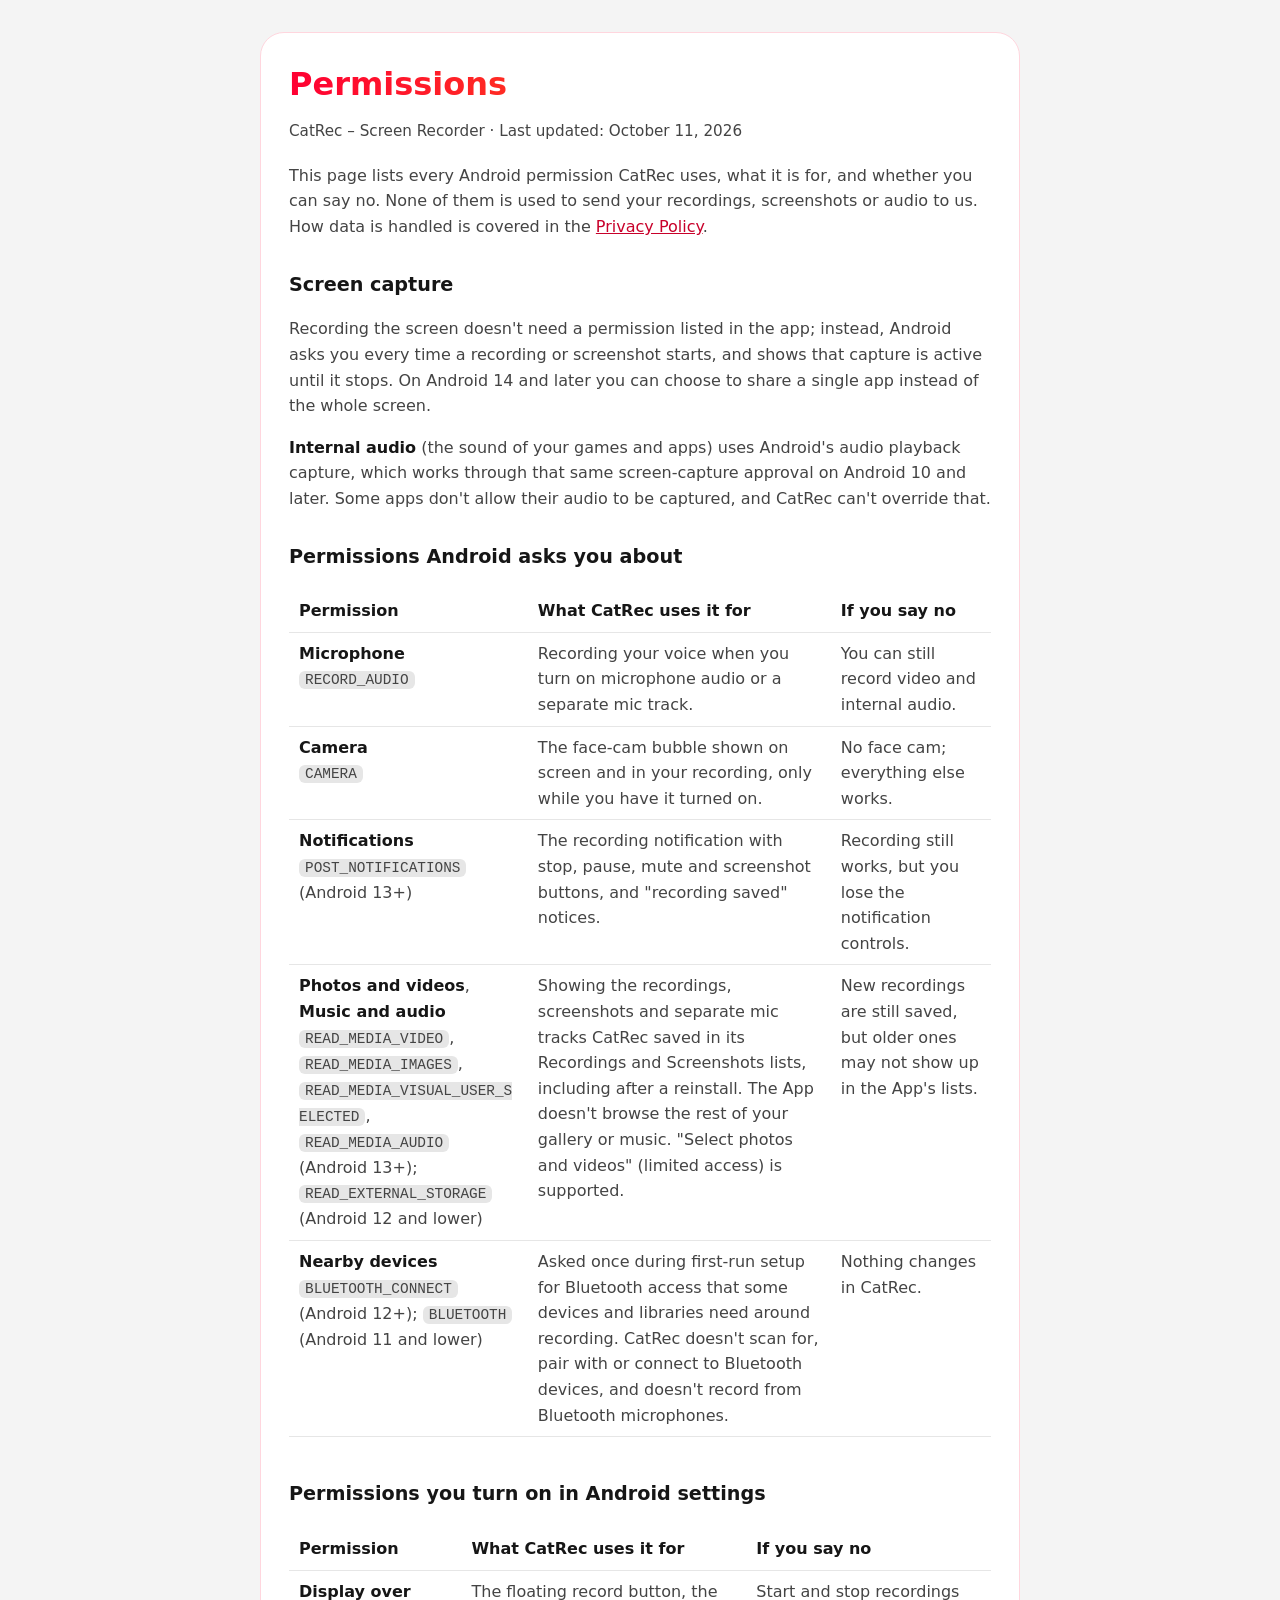
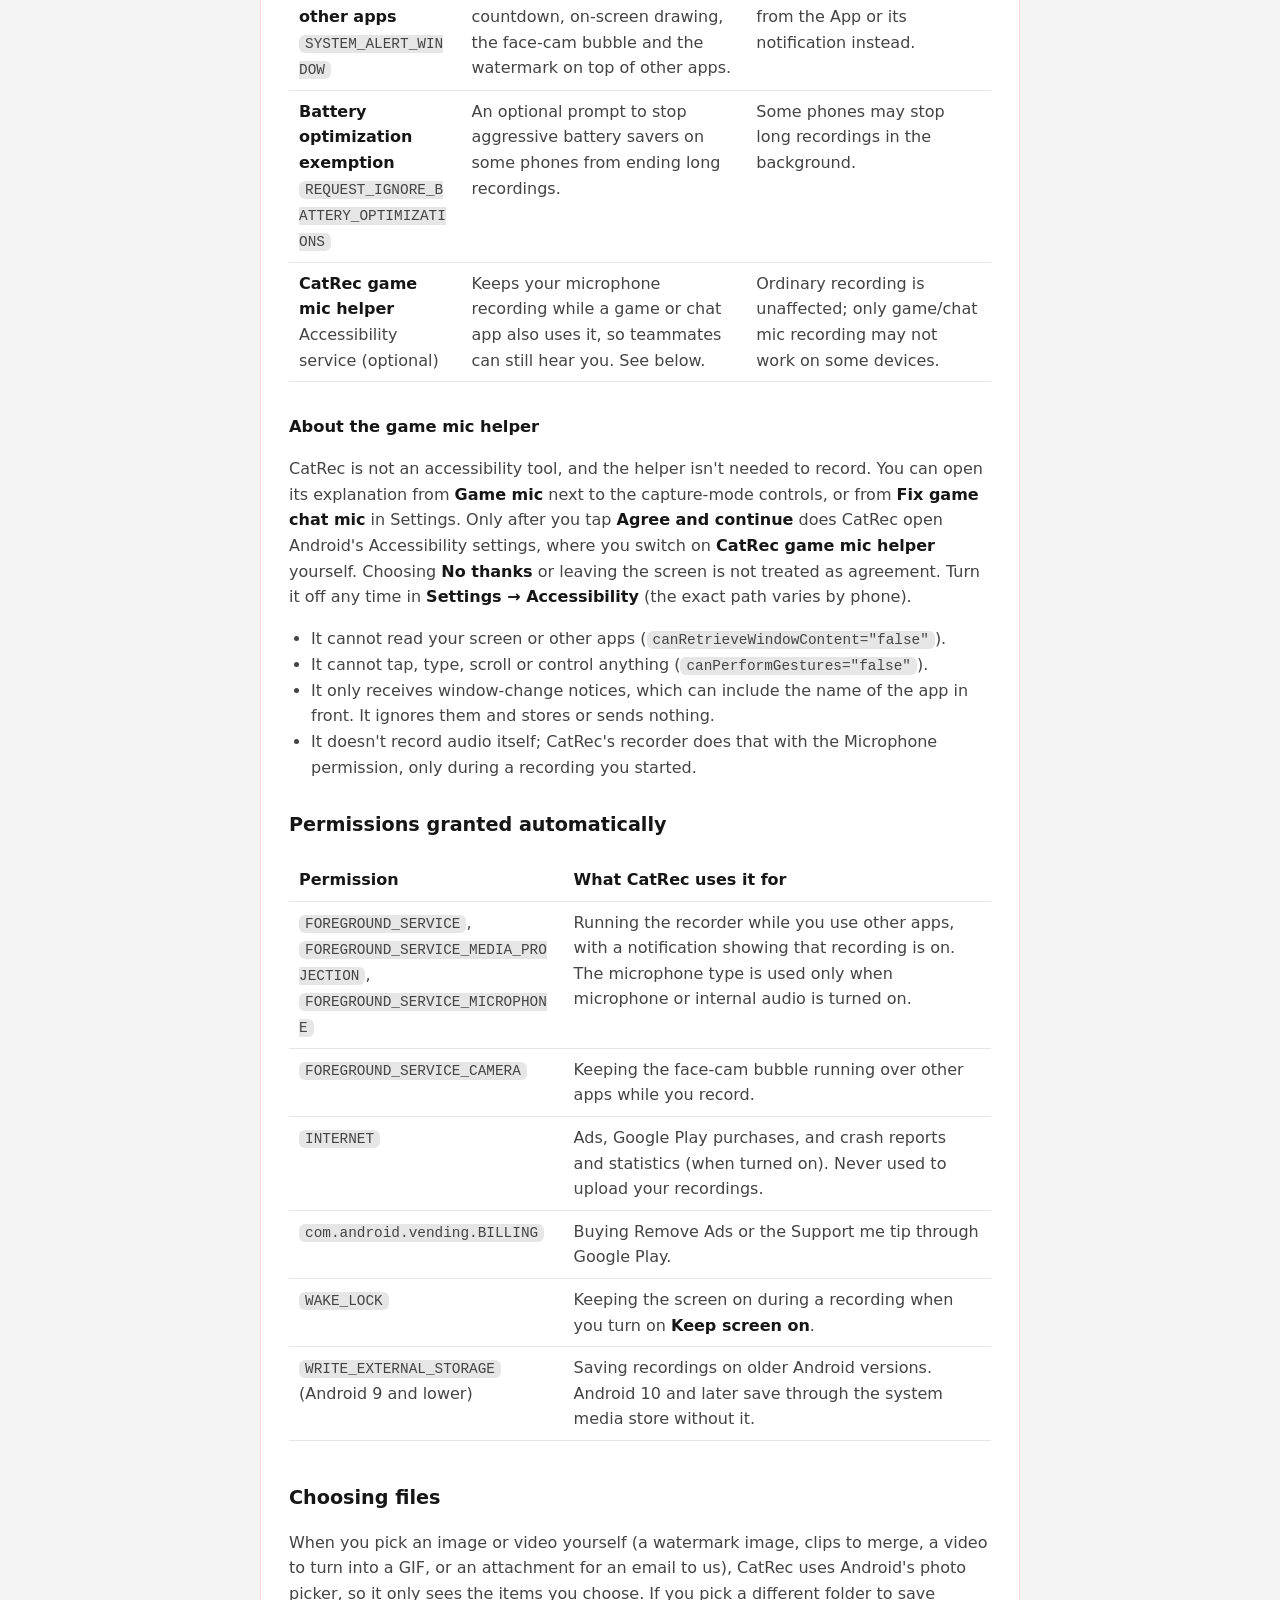
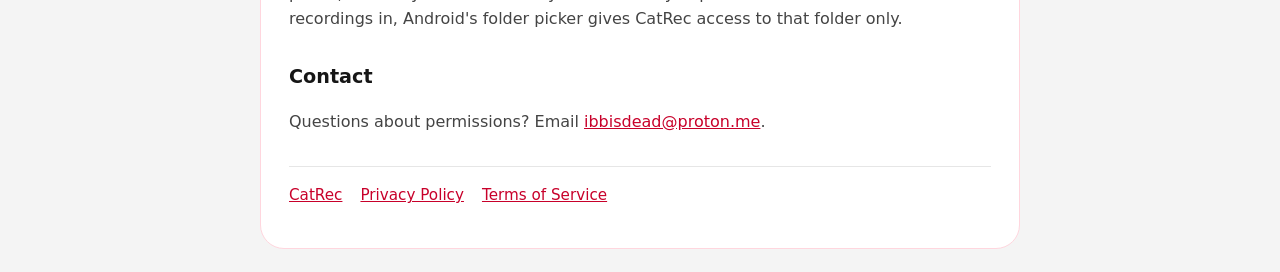
==== permissions.html @ 3e737e6c "Privacy Policy, Terms of Service and Permissions for CatRec – Screen Recorder Co-Authored-By: Claude" ====
<!doctype html>
<html lang="en">
<head>
<meta charset="utf-8">
<meta name="viewport" content="width=device-width, initial-scale=1">
<title>Permissions · CatRec – Screen Recorder</title>
<link rel="stylesheet" href="style.css">
</head>
<body>
<main>
<h1>Permissions</h1>
<p class="updated">CatRec – Screen Recorder · Last updated: October 11, 2026</p>

<p>This page lists every Android permission CatRec uses, what it is for, and whether you can say no. None of them is used to send your recordings, screenshots or audio to us. How data is handled is covered in the <a href="privacy.html">Privacy Policy</a>.</p>

<h2>Screen capture</h2>
<p>Recording the screen doesn't need a permission listed in the app; instead, Android asks you every time a recording or screenshot starts, and shows that capture is active until it stops. On Android 14 and later you can choose to share a single app instead of the whole screen.</p>
<p><strong>Internal audio</strong> (the sound of your games and apps) uses Android's audio playback capture, which works through that same screen-capture approval on Android 10 and later. Some apps don't allow their audio to be captured, and CatRec can't override that.</p>

<h2>Permissions Android asks you about</h2>
<div class="table-wrap">
<table>
<tr><th>Permission</th><th>What CatRec uses it for</th><th>If you say no</th></tr>
<tr><td><strong>Microphone</strong><br><code>RECORD_AUDIO</code></td><td>Recording your voice when you turn on microphone audio or a separate mic track.</td><td>You can still record video and internal audio.</td></tr>
<tr><td><strong>Camera</strong><br><code>CAMERA</code></td><td>The face-cam bubble shown on screen and in your recording, only while you have it turned on.</td><td>No face cam; everything else works.</td></tr>
<tr><td><strong>Notifications</strong><br><code>POST_NOTIFICATIONS</code> (Android 13+)</td><td>The recording notification with stop, pause, mute and screenshot buttons, and "recording saved" notices.</td><td>Recording still works, but you lose the notification controls.</td></tr>
<tr><td><strong>Photos and videos</strong>, <strong>Music and audio</strong><br><code>READ_MEDIA_VIDEO</code>, <code>READ_MEDIA_IMAGES</code>, <code>READ_MEDIA_VISUAL_USER_SELECTED</code>, <code>READ_MEDIA_AUDIO</code> (Android 13+); <code>READ_EXTERNAL_STORAGE</code> (Android 12 and lower)</td><td>Showing the recordings, screenshots and separate mic tracks CatRec saved in its Recordings and Screenshots lists, including after a reinstall. The App doesn't browse the rest of your gallery or music. "Select photos and videos" (limited access) is supported.</td><td>New recordings are still saved, but older ones may not show up in the App's lists.</td></tr>
<tr><td><strong>Nearby devices</strong><br><code>BLUETOOTH_CONNECT</code> (Android 12+); <code>BLUETOOTH</code> (Android 11 and lower)</td><td>Asked once during first-run setup for Bluetooth access that some devices and libraries need around recording. CatRec doesn't scan for, pair with or connect to Bluetooth devices, and doesn't record from Bluetooth microphones.</td><td>Nothing changes in CatRec.</td></tr>
</table>
</div>

<h2>Permissions you turn on in Android settings</h2>
<div class="table-wrap">
<table>
<tr><th>Permission</th><th>What CatRec uses it for</th><th>If you say no</th></tr>
<tr><td><strong>Display over other apps</strong><br><code>SYSTEM_ALERT_WINDOW</code></td><td>The floating record button, the countdown, on-screen drawing, the face-cam bubble and the watermark on top of other apps.</td><td>Start and stop recordings from the App or its notification instead.</td></tr>
<tr><td><strong>Battery optimization exemption</strong><br><code>REQUEST_IGNORE_BATTERY_OPTIMIZATIONS</code></td><td>An optional prompt to stop aggressive battery savers on some phones from ending long recordings.</td><td>Some phones may stop long recordings in the background.</td></tr>
<tr><td><strong>CatRec game mic helper</strong><br>Accessibility service (optional)</td><td>Keeps your microphone recording while a game or chat app also uses it, so teammates can still hear you. See below.</td><td>Ordinary recording is unaffected; only game/chat mic recording may not work on some devices.</td></tr>
</table>
</div>

<h3>About the game mic helper</h3>
<p>CatRec is not an accessibility tool, and the helper isn't needed to record. You can open its explanation from <strong>Game mic</strong> next to the capture-mode controls, or from <strong>Fix game chat mic</strong> in Settings. Only after you tap <strong>Agree and continue</strong> does CatRec open Android's Accessibility settings, where you switch on <strong>CatRec game mic helper</strong> yourself. Choosing <strong>No thanks</strong> or leaving the screen is not treated as agreement. Turn it off any time in <strong>Settings → Accessibility</strong> (the exact path varies by phone).</p>
<ul>
<li>It cannot read your screen or other apps (<code>canRetrieveWindowContent="false"</code>).</li>
<li>It cannot tap, type, scroll or control anything (<code>canPerformGestures="false"</code>).</li>
<li>It only receives window-change notices, which can include the name of the app in front. It ignores them and stores or sends nothing.</li>
<li>It doesn't record audio itself; CatRec's recorder does that with the Microphone permission, only during a recording you started.</li>
</ul>

<h2>Permissions granted automatically</h2>
<div class="table-wrap">
<table>
<tr><th>Permission</th><th>What CatRec uses it for</th></tr>
<tr><td><code>FOREGROUND_SERVICE</code>, <code>FOREGROUND_SERVICE_MEDIA_PROJECTION</code>, <code>FOREGROUND_SERVICE_MICROPHONE</code></td><td>Running the recorder while you use other apps, with a notification showing that recording is on. The microphone type is used only when microphone or internal audio is turned on.</td></tr>
<tr><td><code>FOREGROUND_SERVICE_CAMERA</code></td><td>Keeping the face-cam bubble running over other apps while you record.</td></tr>
<tr><td><code>INTERNET</code></td><td>Ads, Google Play purchases, and crash reports and statistics (when turned on). Never used to upload your recordings.</td></tr>
<tr><td><code>com.android.vending.BILLING</code></td><td>Buying Remove Ads or the Support me tip through Google Play.</td></tr>
<tr><td><code>WAKE_LOCK</code></td><td>Keeping the screen on during a recording when you turn on <strong>Keep screen on</strong>.</td></tr>
<tr><td><code>WRITE_EXTERNAL_STORAGE</code> (Android 9 and lower)</td><td>Saving recordings on older Android versions. Android 10 and later save through the system media store without it.</td></tr>
</table>
</div>

<h2>Choosing files</h2>
<p>When you pick an image or video yourself (a watermark image, clips to merge, a video to turn into a GIF, or an attachment for an email to us), CatRec uses Android's photo picker, so it only sees the items you choose. If you pick a different folder to save recordings in, Android's folder picker gives CatRec access to that folder only.</p>

<h2>Contact</h2>
<p>Questions about permissions? Email <a href="mailto:ibbisdead@proton.me">ibbisdead@proton.me</a>.</p>

<nav><a href="index.html">CatRec</a><a href="privacy.html">Privacy Policy</a><a href="terms.html">Terms of Service</a></nav>
</main>
</body>
</html>
---- style.css ----
:root {
  --bg: #0a0a0a;
  --card: #141414;
  --rim: #4d0011;
  --ink: #f2f2f2;
  --ink-soft: #b9b9b9;
  --accent: #ff0033;
  --accent-2: #ff8c00;
  --link: #ff6680;
  --rule: #262626;
}
@media (prefers-color-scheme: light) {
  :root {
    --bg: #f4f4f4;
    --card: #ffffff;
    --rim: #ffd6de;
    --ink: #161616;
    --ink-soft: #444444;
    --link: #c8002a;
    --rule: #e6e6e6;
  }
}
* { box-sizing: border-box; }
body {
  margin: 0;
  font-family: system-ui, -apple-system, "Segoe UI", Roboto, sans-serif;
  color: var(--ink);
  background: var(--bg);
  line-height: 1.6;
}
main {
  max-width: 760px;
  margin: 32px auto;
  padding: 32px 28px 40px;
  background: var(--card);
  border: 1px solid var(--rim);
  border-radius: 24px;
}
@media (max-width: 800px) {
  main { margin: 16px; padding: 24px 18px 32px; }
}
h1 {
  font-size: 2rem;
  margin: 0 0 4px;
  line-height: 1.2;
  background: linear-gradient(90deg, var(--accent), var(--accent-2));
  -webkit-background-clip: text;
  background-clip: text;
  color: transparent;
}
h2 { font-size: 1.2rem; margin: 30px 0 6px; }
h3 { font-size: 1.02rem; margin: 20px 0 4px; }
p, li, td, th { color: var(--ink-soft); font-size: 1rem; }
strong { color: var(--ink); }
code {
  font-size: 0.9em;
  background: var(--rule);
  border-radius: 6px;
  padding: 1px 6px;
  overflow-wrap: anywhere;
}
.updated { font-size: 0.95rem; margin-bottom: 20px; }
.summary {
  border-left: 3px solid var(--accent);
  padding: 4px 0 4px 16px;
  margin: 20px 0;
}
a { color: var(--link); }
ul { padding-left: 22px; }
table { width: 100%; border-collapse: collapse; margin: 12px 0; }
th, td { text-align: left; padding: 8px 10px; border-bottom: 1px solid var(--rule); vertical-align: top; }
th { color: var(--ink); font-weight: 600; }
.table-wrap { overflow-x: auto; }
nav { margin-top: 32px; padding-top: 16px; border-top: 1px solid var(--rule); font-size: 0.95rem; }
nav a { margin-right: 18px; }
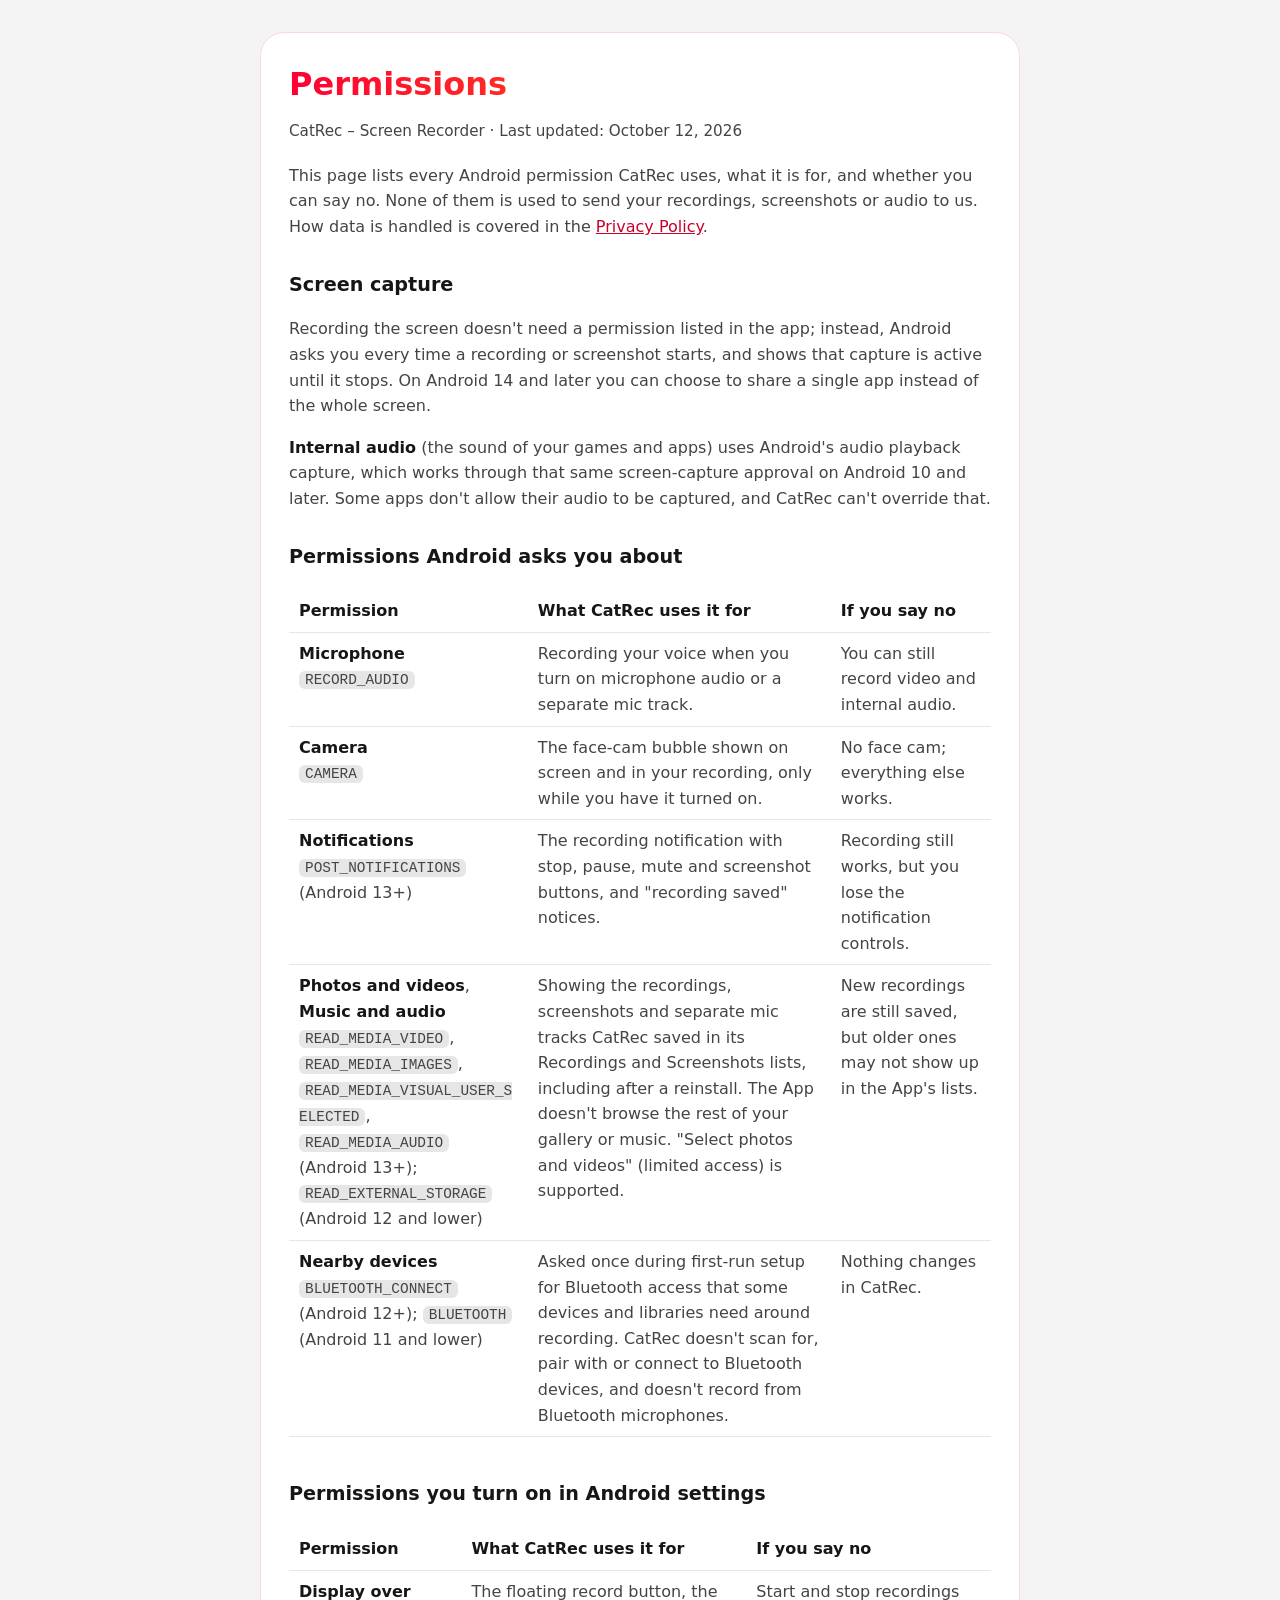
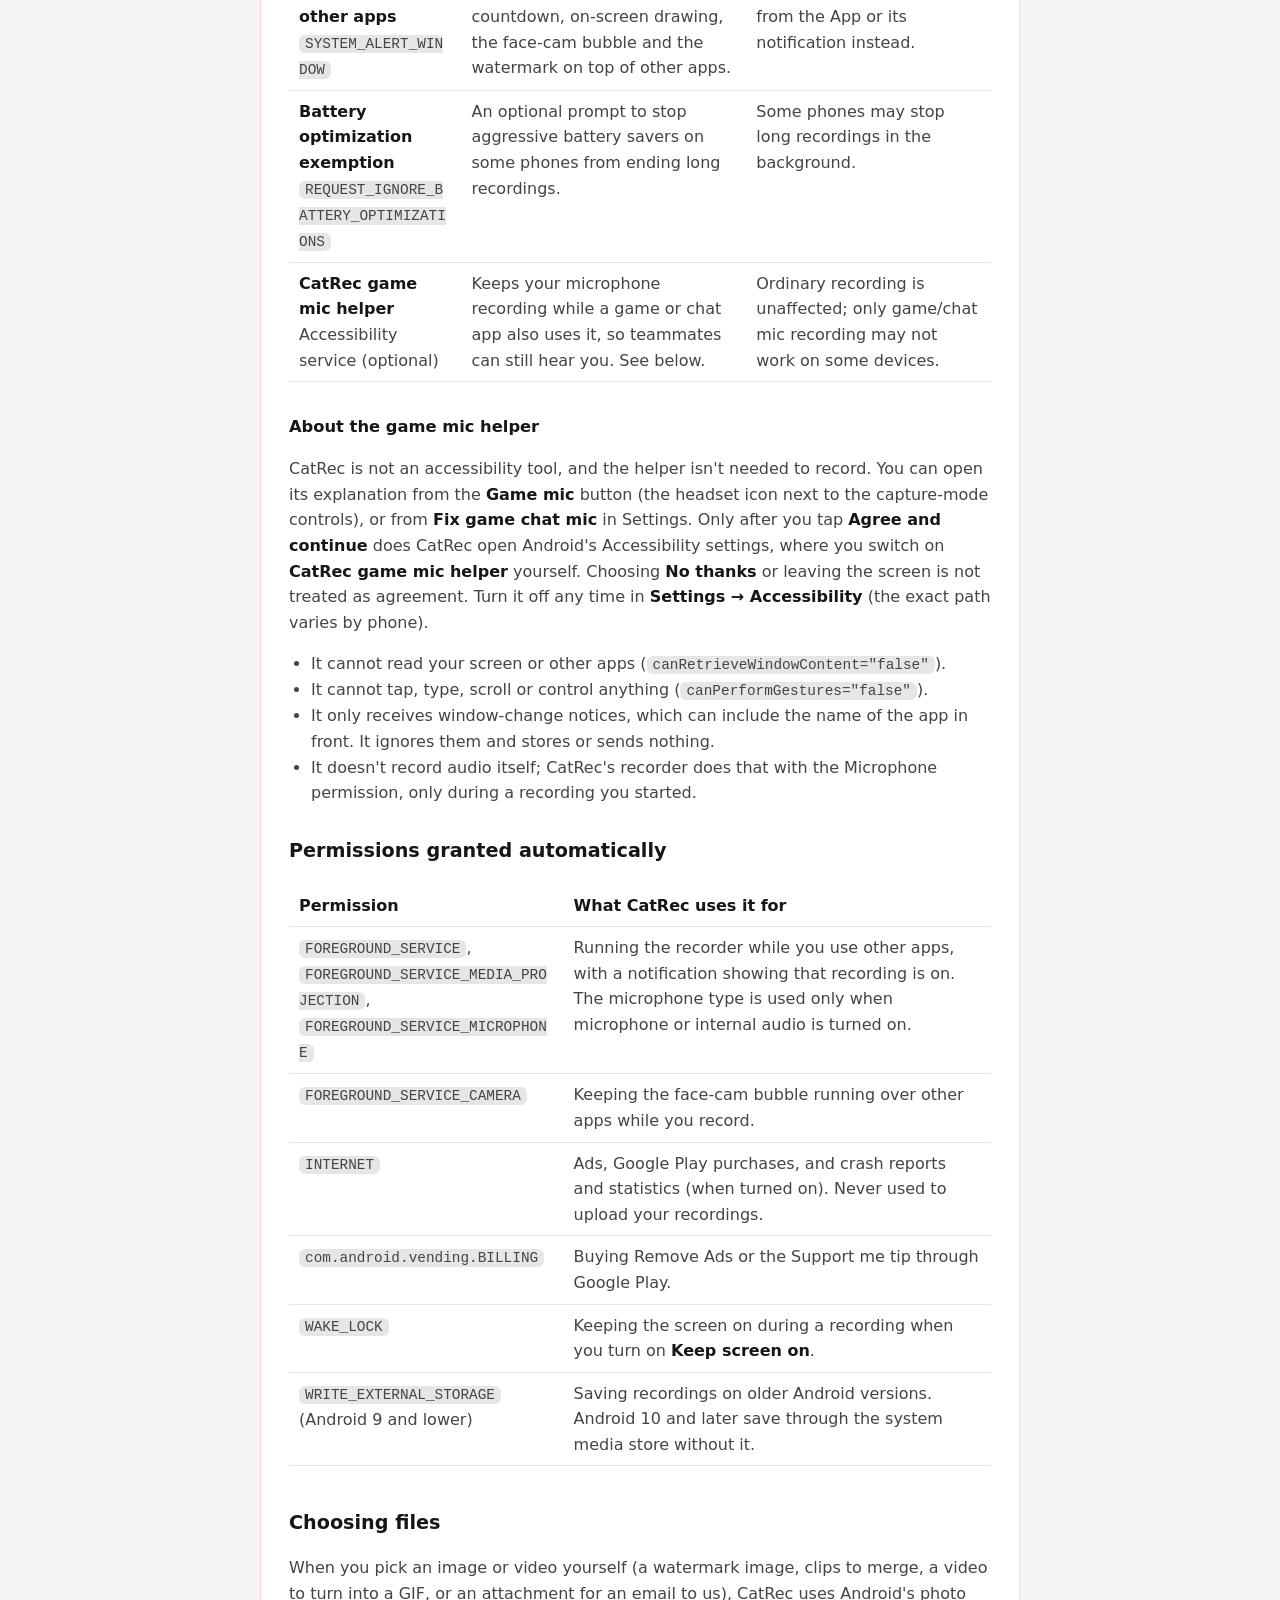
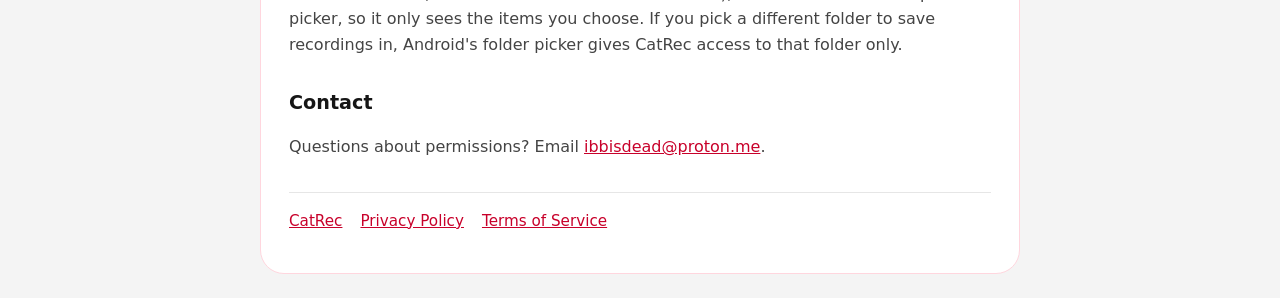
==== commit 73470796: "Permissions: the Game mic button is now a headset icon Co-Authored-By: Claude Opus 5.5 <noreply@anth" ====
--- a/permissions.html
+++ b/permissions.html
@@ -9,7 +9,7 @@
 <body>
 <main>
 <h1>Permissions</h1>
-<p class="updated">CatRec – Screen Recorder · Last updated: October 11, 2026</p>
+<p class="updated">CatRec – Screen Recorder · Last updated: October 12, 2026</p>
 
 <p>This page lists every Android permission CatRec uses, what it is for, and whether you can say no. None of them is used to send your recordings, screenshots or audio to us. How data is handled is covered in the <a href="privacy.html">Privacy Policy</a>.</p>
 
@@ -21,11 +21,11 @@
 <div class="table-wrap">
 <table>
 <tr><th>Permission</th><th>What CatRec uses it for</th><th>If you say no</th></tr>
-<tr><td><strong>Microphone</strong><br><code>RECORD_AUDIO</code></td><td>Recording your voice when you turn on microphone audio or a separate mic track.</td><td>You can still record video and internal audio.</td></tr>
-<tr><td><strong>Camera</strong><br><code>CAMERA</code></td><td>The face-cam bubble shown on screen and in your recording, only while you have it turned on.</td><td>No face cam; everything else works.</td></tr>
-<tr><td><strong>Notifications</strong><br><code>POST_NOTIFICATIONS</code> (Android 13+)</td><td>The recording notification with stop, pause, mute and screenshot buttons, and "recording saved" notices.</td><td>Recording still works, but you lose the notification controls.</td></tr>
-<tr><td><strong>Photos and videos</strong>, <strong>Music and audio</strong><br><code>READ_MEDIA_VIDEO</code>, <code>READ_MEDIA_IMAGES</code>, <code>READ_MEDIA_VISUAL_USER_SELECTED</code>, <code>READ_MEDIA_AUDIO</code> (Android 13+); <code>READ_EXTERNAL_STORAGE</code> (Android 12 and lower)</td><td>Showing the recordings, screenshots and separate mic tracks CatRec saved in its Recordings and Screenshots lists, including after a reinstall. The App doesn't browse the rest of your gallery or music. "Select photos and videos" (limited access) is supported.</td><td>New recordings are still saved, but older ones may not show up in the App's lists.</td></tr>
-<tr><td><strong>Nearby devices</strong><br><code>BLUETOOTH_CONNECT</code> (Android 12+); <code>BLUETOOTH</code> (Android 11 and lower)</td><td>Asked once during first-run setup for Bluetooth access that some devices and libraries need around recording. CatRec doesn't scan for, pair with or connect to Bluetooth devices, and doesn't record from Bluetooth microphones.</td><td>Nothing changes in CatRec.</td></tr>
+<tr><td data-label="Permission"><strong>Microphone</strong><br><code>RECORD_AUDIO</code></td><td data-label="What CatRec uses it for">Recording your voice when you turn on microphone audio or a separate mic track.</td><td data-label="If you say no">You can still record video and internal audio.</td></tr>
+<tr><td data-label="Permission"><strong>Camera</strong><br><code>CAMERA</code></td><td data-label="What CatRec uses it for">The face-cam bubble shown on screen and in your recording, only while you have it turned on.</td><td data-label="If you say no">No face cam; everything else works.</td></tr>
+<tr><td data-label="Permission"><strong>Notifications</strong><br><code>POST_NOTIFICATIONS</code> (Android 13+)</td><td data-label="What CatRec uses it for">The recording notification with stop, pause, mute and screenshot buttons, and "recording saved" notices.</td><td data-label="If you say no">Recording still works, but you lose the notification controls.</td></tr>
+<tr><td data-label="Permission"><strong>Photos and videos</strong>, <strong>Music and audio</strong><br><code>READ_MEDIA_VIDEO</code>, <code>READ_MEDIA_IMAGES</code>, <code>READ_MEDIA_VISUAL_USER_SELECTED</code>, <code>READ_MEDIA_AUDIO</code> (Android 13+); <code>READ_EXTERNAL_STORAGE</code> (Android 12 and lower)</td><td data-label="What CatRec uses it for">Showing the recordings, screenshots and separate mic tracks CatRec saved in its Recordings and Screenshots lists, including after a reinstall. The App doesn't browse the rest of your gallery or music. "Select photos and videos" (limited access) is supported.</td><td data-label="If you say no">New recordings are still saved, but older ones may not show up in the App's lists.</td></tr>
+<tr><td data-label="Permission"><strong>Nearby devices</strong><br><code>BLUETOOTH_CONNECT</code> (Android 12+); <code>BLUETOOTH</code> (Android 11 and lower)</td><td data-label="What CatRec uses it for">Asked once during first-run setup for Bluetooth access that some devices and libraries need around recording. CatRec doesn't scan for, pair with or connect to Bluetooth devices, and doesn't record from Bluetooth microphones.</td><td data-label="If you say no">Nothing changes in CatRec.</td></tr>
 </table>
 </div>
 
@@ -33,14 +33,14 @@
 <div class="table-wrap">
 <table>
 <tr><th>Permission</th><th>What CatRec uses it for</th><th>If you say no</th></tr>
-<tr><td><strong>Display over other apps</strong><br><code>SYSTEM_ALERT_WINDOW</code></td><td>The floating record button, the countdown, on-screen drawing, the face-cam bubble and the watermark on top of other apps.</td><td>Start and stop recordings from the App or its notification instead.</td></tr>
-<tr><td><strong>Battery optimization exemption</strong><br><code>REQUEST_IGNORE_BATTERY_OPTIMIZATIONS</code></td><td>An optional prompt to stop aggressive battery savers on some phones from ending long recordings.</td><td>Some phones may stop long recordings in the background.</td></tr>
-<tr><td><strong>CatRec game mic helper</strong><br>Accessibility service (optional)</td><td>Keeps your microphone recording while a game or chat app also uses it, so teammates can still hear you. See below.</td><td>Ordinary recording is unaffected; only game/chat mic recording may not work on some devices.</td></tr>
+<tr><td data-label="Permission"><strong>Display over other apps</strong><br><code>SYSTEM_ALERT_WINDOW</code></td><td data-label="What CatRec uses it for">The floating record button, the countdown, on-screen drawing, the face-cam bubble and the watermark on top of other apps.</td><td data-label="If you say no">Start and stop recordings from the App or its notification instead.</td></tr>
+<tr><td data-label="Permission"><strong>Battery optimization exemption</strong><br><code>REQUEST_IGNORE_BATTERY_OPTIMIZATIONS</code></td><td data-label="What CatRec uses it for">An optional prompt to stop aggressive battery savers on some phones from ending long recordings.</td><td data-label="If you say no">Some phones may stop long recordings in the background.</td></tr>
+<tr><td data-label="Permission"><strong>CatRec game mic helper</strong><br>Accessibility service (optional)</td><td data-label="What CatRec uses it for">Keeps your microphone recording while a game or chat app also uses it, so teammates can still hear you. See below.</td><td data-label="If you say no">Ordinary recording is unaffected; only game/chat mic recording may not work on some devices.</td></tr>
 </table>
 </div>
 
 <h3>About the game mic helper</h3>
-<p>CatRec is not an accessibility tool, and the helper isn't needed to record. You can open its explanation from <strong>Game mic</strong> next to the capture-mode controls, or from <strong>Fix game chat mic</strong> in Settings. Only after you tap <strong>Agree and continue</strong> does CatRec open Android's Accessibility settings, where you switch on <strong>CatRec game mic helper</strong> yourself. Choosing <strong>No thanks</strong> or leaving the screen is not treated as agreement. Turn it off any time in <strong>Settings → Accessibility</strong> (the exact path varies by phone).</p>
+<p>CatRec is not an accessibility tool, and the helper isn't needed to record. You can open its explanation from the <strong>Game mic</strong> button (the headset icon next to the capture-mode controls), or from <strong>Fix game chat mic</strong> in Settings. Only after you tap <strong>Agree and continue</strong> does CatRec open Android's Accessibility settings, where you switch on <strong>CatRec game mic helper</strong> yourself. Choosing <strong>No thanks</strong> or leaving the screen is not treated as agreement. Turn it off any time in <strong>Settings → Accessibility</strong> (the exact path varies by phone).</p>
 <ul>
 <li>It cannot read your screen or other apps (<code>canRetrieveWindowContent="false"</code>).</li>
 <li>It cannot tap, type, scroll or control anything (<code>canPerformGestures="false"</code>).</li>
@@ -52,12 +52,12 @@
 <div class="table-wrap">
 <table>
 <tr><th>Permission</th><th>What CatRec uses it for</th></tr>
-<tr><td><code>FOREGROUND_SERVICE</code>, <code>FOREGROUND_SERVICE_MEDIA_PROJECTION</code>, <code>FOREGROUND_SERVICE_MICROPHONE</code></td><td>Running the recorder while you use other apps, with a notification showing that recording is on. The microphone type is used only when microphone or internal audio is turned on.</td></tr>
-<tr><td><code>FOREGROUND_SERVICE_CAMERA</code></td><td>Keeping the face-cam bubble running over other apps while you record.</td></tr>
-<tr><td><code>INTERNET</code></td><td>Ads, Google Play purchases, and crash reports and statistics (when turned on). Never used to upload your recordings.</td></tr>
-<tr><td><code>com.android.vending.BILLING</code></td><td>Buying Remove Ads or the Support me tip through Google Play.</td></tr>
-<tr><td><code>WAKE_LOCK</code></td><td>Keeping the screen on during a recording when you turn on <strong>Keep screen on</strong>.</td></tr>
-<tr><td><code>WRITE_EXTERNAL_STORAGE</code> (Android 9 and lower)</td><td>Saving recordings on older Android versions. Android 10 and later save through the system media store without it.</td></tr>
+<tr><td data-label="Permission"><code>FOREGROUND_SERVICE</code>, <code>FOREGROUND_SERVICE_MEDIA_PROJECTION</code>, <code>FOREGROUND_SERVICE_MICROPHONE</code></td><td data-label="What CatRec uses it for">Running the recorder while you use other apps, with a notification showing that recording is on. The microphone type is used only when microphone or internal audio is turned on.</td></tr>
+<tr><td data-label="Permission"><code>FOREGROUND_SERVICE_CAMERA</code></td><td data-label="What CatRec uses it for">Keeping the face-cam bubble running over other apps while you record.</td></tr>
+<tr><td data-label="Permission"><code>INTERNET</code></td><td data-label="What CatRec uses it for">Ads, Google Play purchases, and crash reports and statistics (when turned on). Never used to upload your recordings.</td></tr>
+<tr><td data-label="Permission"><code>com.android.vending.BILLING</code></td><td data-label="What CatRec uses it for">Buying Remove Ads or the Support me tip through Google Play.</td></tr>
+<tr><td data-label="Permission"><code>WAKE_LOCK</code></td><td data-label="What CatRec uses it for">Keeping the screen on during a recording when you turn on <strong>Keep screen on</strong>.</td></tr>
+<tr><td data-label="Permission"><code>WRITE_EXTERNAL_STORAGE</code> (Android 9 and lower)</td><td data-label="What CatRec uses it for">Saving recordings on older Android versions. Android 10 and later save through the system media store without it.</td></tr>
 </table>
 </div>
 
--- a/style.css
+++ b/style.css
@@ -71,5 +71,21 @@
 th, td { text-align: left; padding: 8px 10px; border-bottom: 1px solid var(--rule); vertical-align: top; }
 th { color: var(--ink); font-weight: 600; }
 .table-wrap { overflow-x: auto; }
+@media (max-width: 600px) {
+  table, tbody, tr, td { display: block; width: 100%; }
+  tr:first-child { display: none; }
+  tr { padding: 12px 0; border-bottom: 1px solid var(--rule); }
+  td { border: none; padding: 2px 0; }
+  td + td::before {
+    content: attr(data-label);
+    display: block;
+    margin-top: 8px;
+    font-size: 0.78rem;
+    font-weight: 600;
+    letter-spacing: 0.04em;
+    text-transform: uppercase;
+    color: var(--ink);
+  }
+}
 nav { margin-top: 32px; padding-top: 16px; border-top: 1px solid var(--rule); font-size: 0.95rem; }
 nav a { margin-right: 18px; }
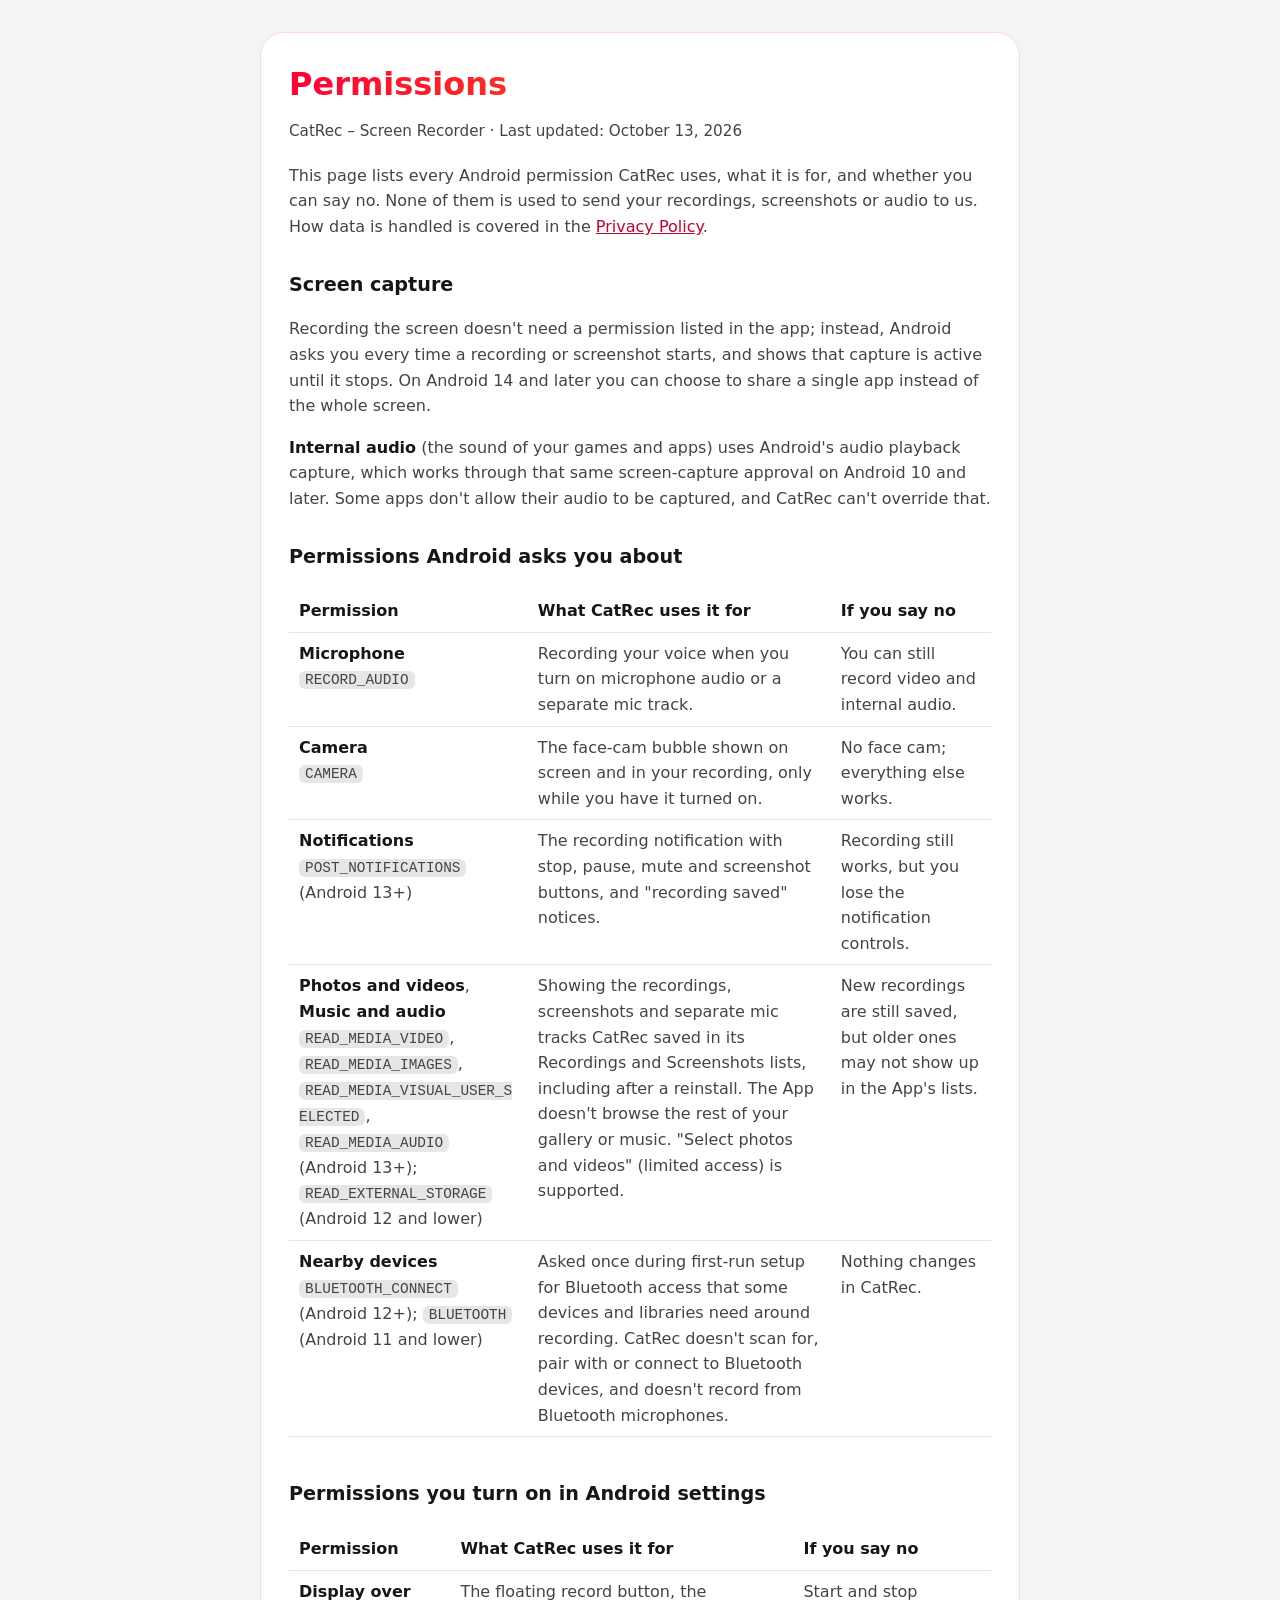
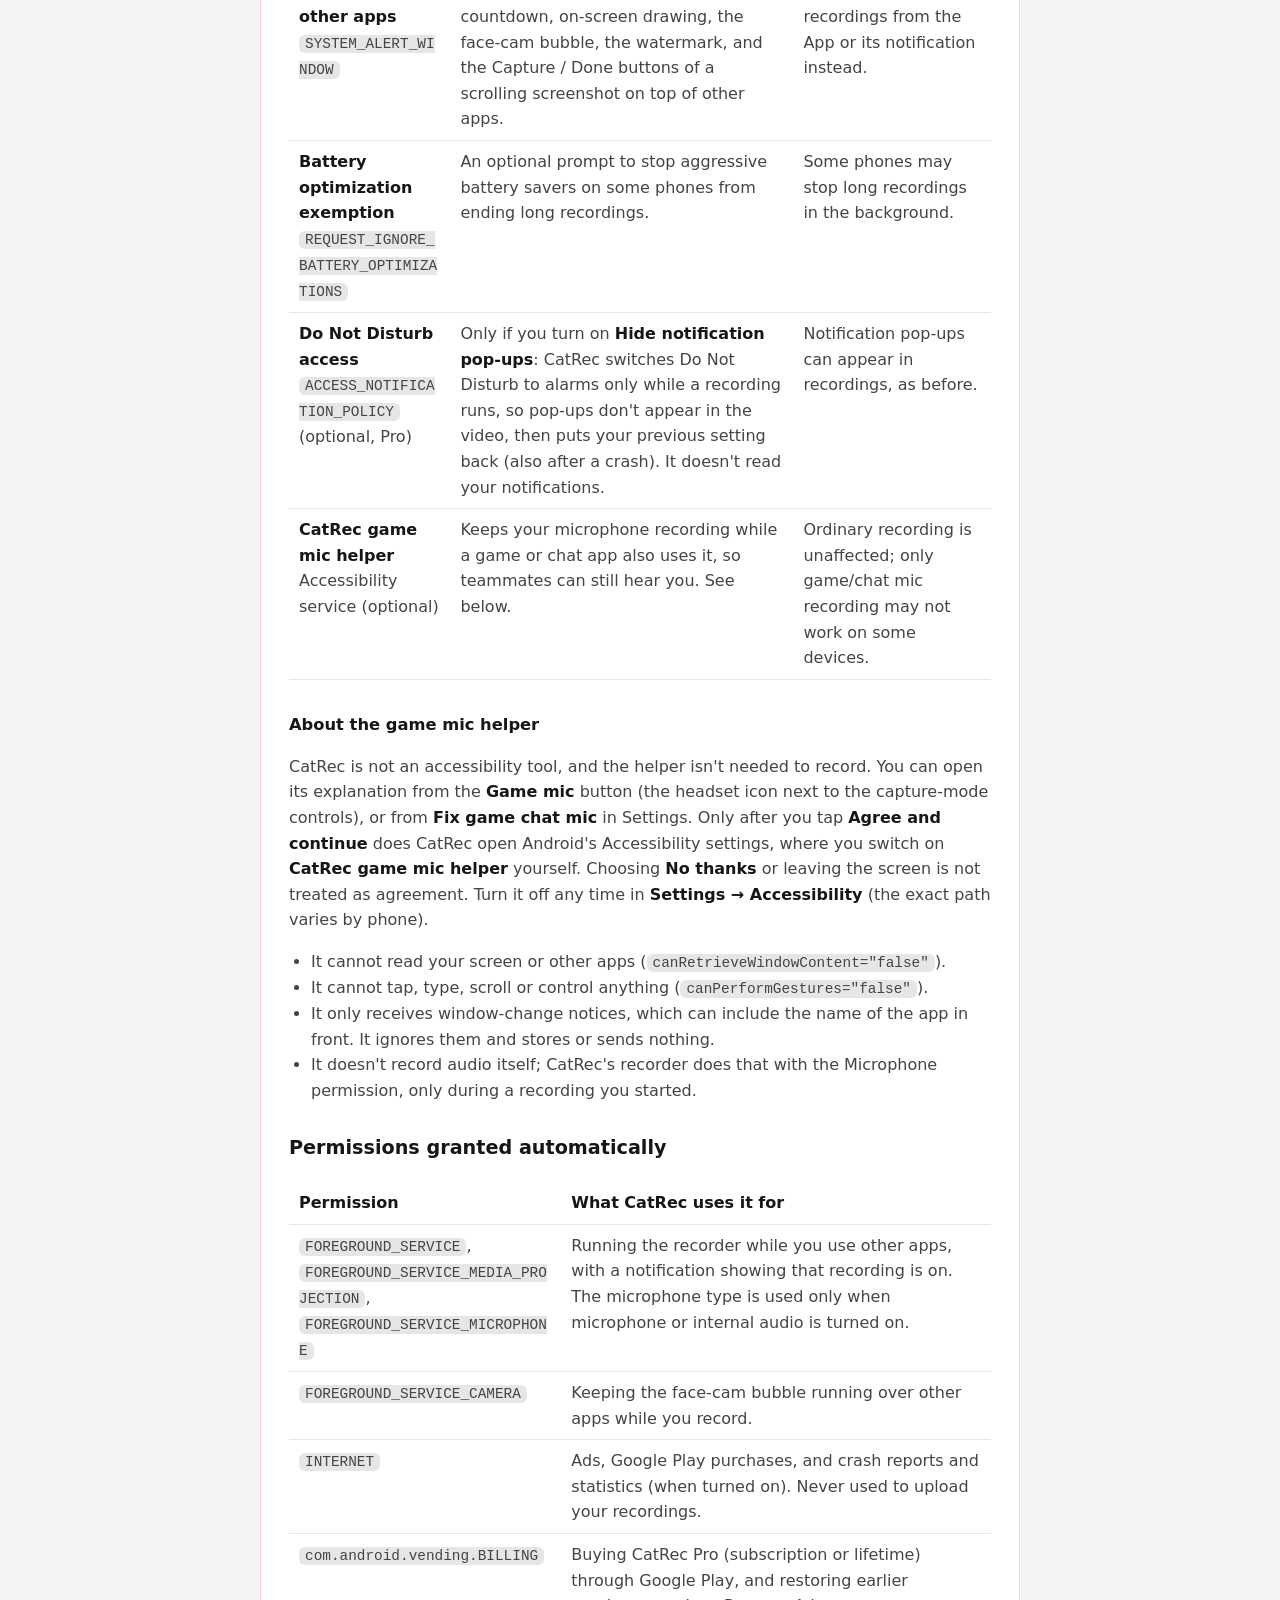
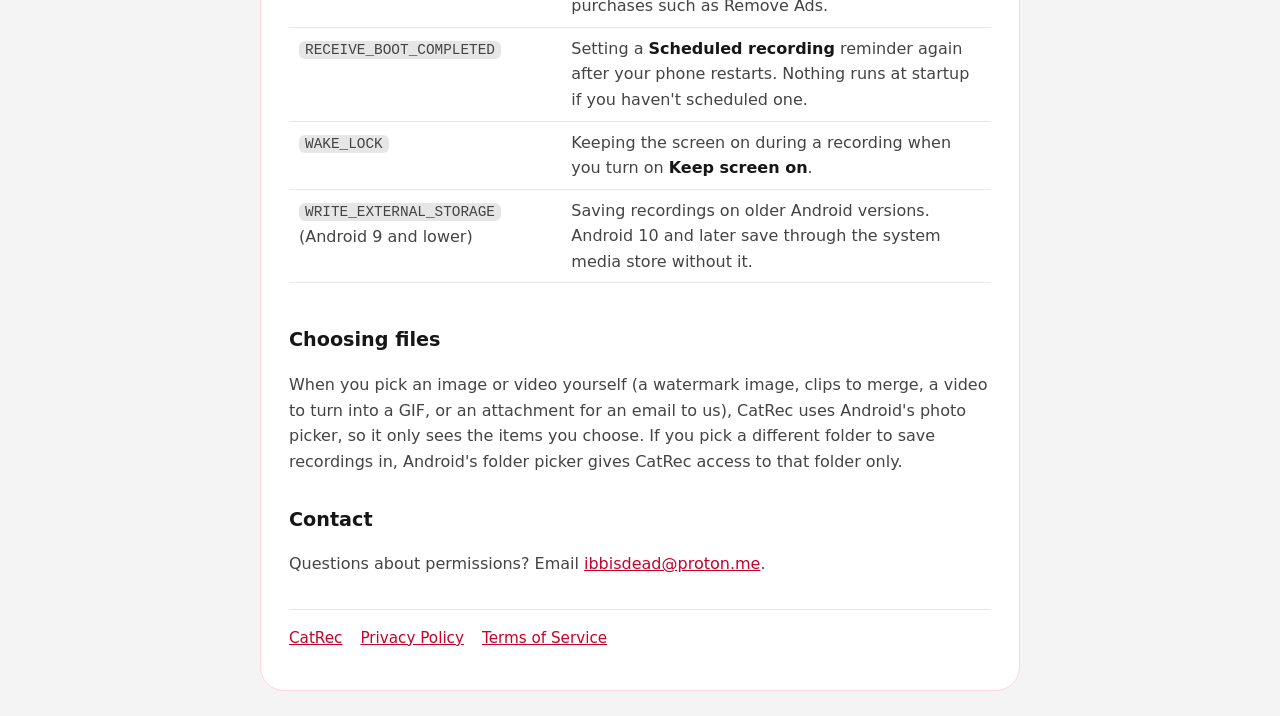
==== commit e8ab0900: "Permissions and Privacy: Do Not Disturb access, boot reminder, scrolling screenshot, folders Co-Auth" ====
--- a/permissions.html
+++ b/permissions.html
@@ -9,7 +9,7 @@
 <body>
 <main>
 <h1>Permissions</h1>
-<p class="updated">CatRec – Screen Recorder · Last updated: October 12, 2026</p>
+<p class="updated">CatRec – Screen Recorder · Last updated: October 13, 2026</p>
 
 <p>This page lists every Android permission CatRec uses, what it is for, and whether you can say no. None of them is used to send your recordings, screenshots or audio to us. How data is handled is covered in the <a href="privacy.html">Privacy Policy</a>.</p>
 
@@ -33,8 +33,9 @@
 <div class="table-wrap">
 <table>
 <tr><th>Permission</th><th>What CatRec uses it for</th><th>If you say no</th></tr>
-<tr><td data-label="Permission"><strong>Display over other apps</strong><br><code>SYSTEM_ALERT_WINDOW</code></td><td data-label="What CatRec uses it for">The floating record button, the countdown, on-screen drawing, the face-cam bubble and the watermark on top of other apps.</td><td data-label="If you say no">Start and stop recordings from the App or its notification instead.</td></tr>
+<tr><td data-label="Permission"><strong>Display over other apps</strong><br><code>SYSTEM_ALERT_WINDOW</code></td><td data-label="What CatRec uses it for">The floating record button, the countdown, on-screen drawing, the face-cam bubble, the watermark, and the Capture / Done buttons of a scrolling screenshot on top of other apps.</td><td data-label="If you say no">Start and stop recordings from the App or its notification instead.</td></tr>
 <tr><td data-label="Permission"><strong>Battery optimization exemption</strong><br><code>REQUEST_IGNORE_BATTERY_OPTIMIZATIONS</code></td><td data-label="What CatRec uses it for">An optional prompt to stop aggressive battery savers on some phones from ending long recordings.</td><td data-label="If you say no">Some phones may stop long recordings in the background.</td></tr>
+<tr><td data-label="Permission"><strong>Do Not Disturb access</strong><br><code>ACCESS_NOTIFICATION_POLICY</code> (optional, Pro)</td><td data-label="What CatRec uses it for">Only if you turn on <strong>Hide notification pop-ups</strong>: CatRec switches Do Not Disturb to alarms only while a recording runs, so pop-ups don't appear in the video, then puts your previous setting back (also after a crash). It doesn't read your notifications.</td><td data-label="If you say no">Notification pop-ups can appear in recordings, as before.</td></tr>
 <tr><td data-label="Permission"><strong>CatRec game mic helper</strong><br>Accessibility service (optional)</td><td data-label="What CatRec uses it for">Keeps your microphone recording while a game or chat app also uses it, so teammates can still hear you. See below.</td><td data-label="If you say no">Ordinary recording is unaffected; only game/chat mic recording may not work on some devices.</td></tr>
 </table>
 </div>
@@ -55,7 +56,8 @@
 <tr><td data-label="Permission"><code>FOREGROUND_SERVICE</code>, <code>FOREGROUND_SERVICE_MEDIA_PROJECTION</code>, <code>FOREGROUND_SERVICE_MICROPHONE</code></td><td data-label="What CatRec uses it for">Running the recorder while you use other apps, with a notification showing that recording is on. The microphone type is used only when microphone or internal audio is turned on.</td></tr>
 <tr><td data-label="Permission"><code>FOREGROUND_SERVICE_CAMERA</code></td><td data-label="What CatRec uses it for">Keeping the face-cam bubble running over other apps while you record.</td></tr>
 <tr><td data-label="Permission"><code>INTERNET</code></td><td data-label="What CatRec uses it for">Ads, Google Play purchases, and crash reports and statistics (when turned on). Never used to upload your recordings.</td></tr>
-<tr><td data-label="Permission"><code>com.android.vending.BILLING</code></td><td data-label="What CatRec uses it for">Buying Remove Ads or the Support me tip through Google Play.</td></tr>
+<tr><td data-label="Permission"><code>com.android.vending.BILLING</code></td><td data-label="What CatRec uses it for">Buying CatRec Pro (subscription or lifetime) through Google Play, and restoring earlier purchases such as Remove Ads.</td></tr>
+<tr><td data-label="Permission"><code>RECEIVE_BOOT_COMPLETED</code></td><td data-label="What CatRec uses it for">Setting a <strong>Scheduled recording</strong> reminder again after your phone restarts. Nothing runs at startup if you haven't scheduled one.</td></tr>
 <tr><td data-label="Permission"><code>WAKE_LOCK</code></td><td data-label="What CatRec uses it for">Keeping the screen on during a recording when you turn on <strong>Keep screen on</strong>.</td></tr>
 <tr><td data-label="Permission"><code>WRITE_EXTERNAL_STORAGE</code> (Android 9 and lower)</td><td data-label="What CatRec uses it for">Saving recordings on older Android versions. Android 10 and later save through the system media store without it.</td></tr>
 </table>
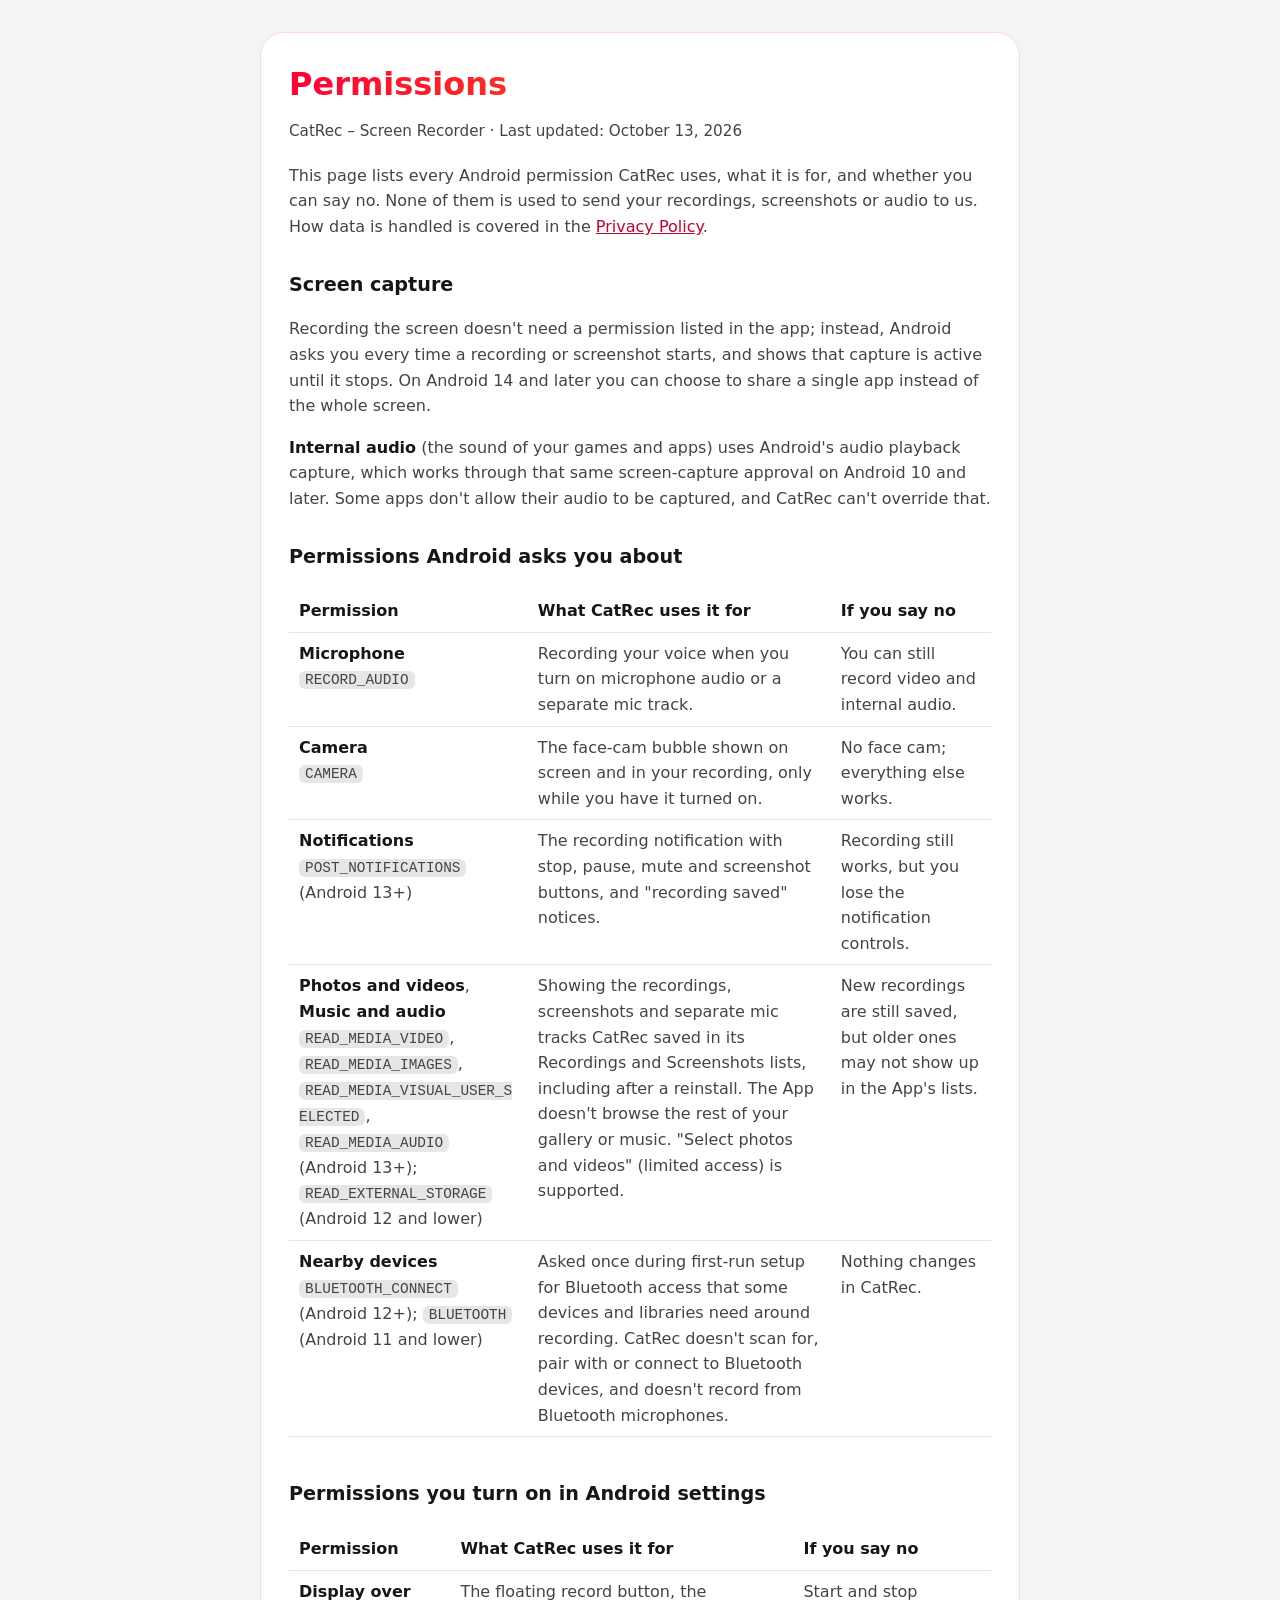
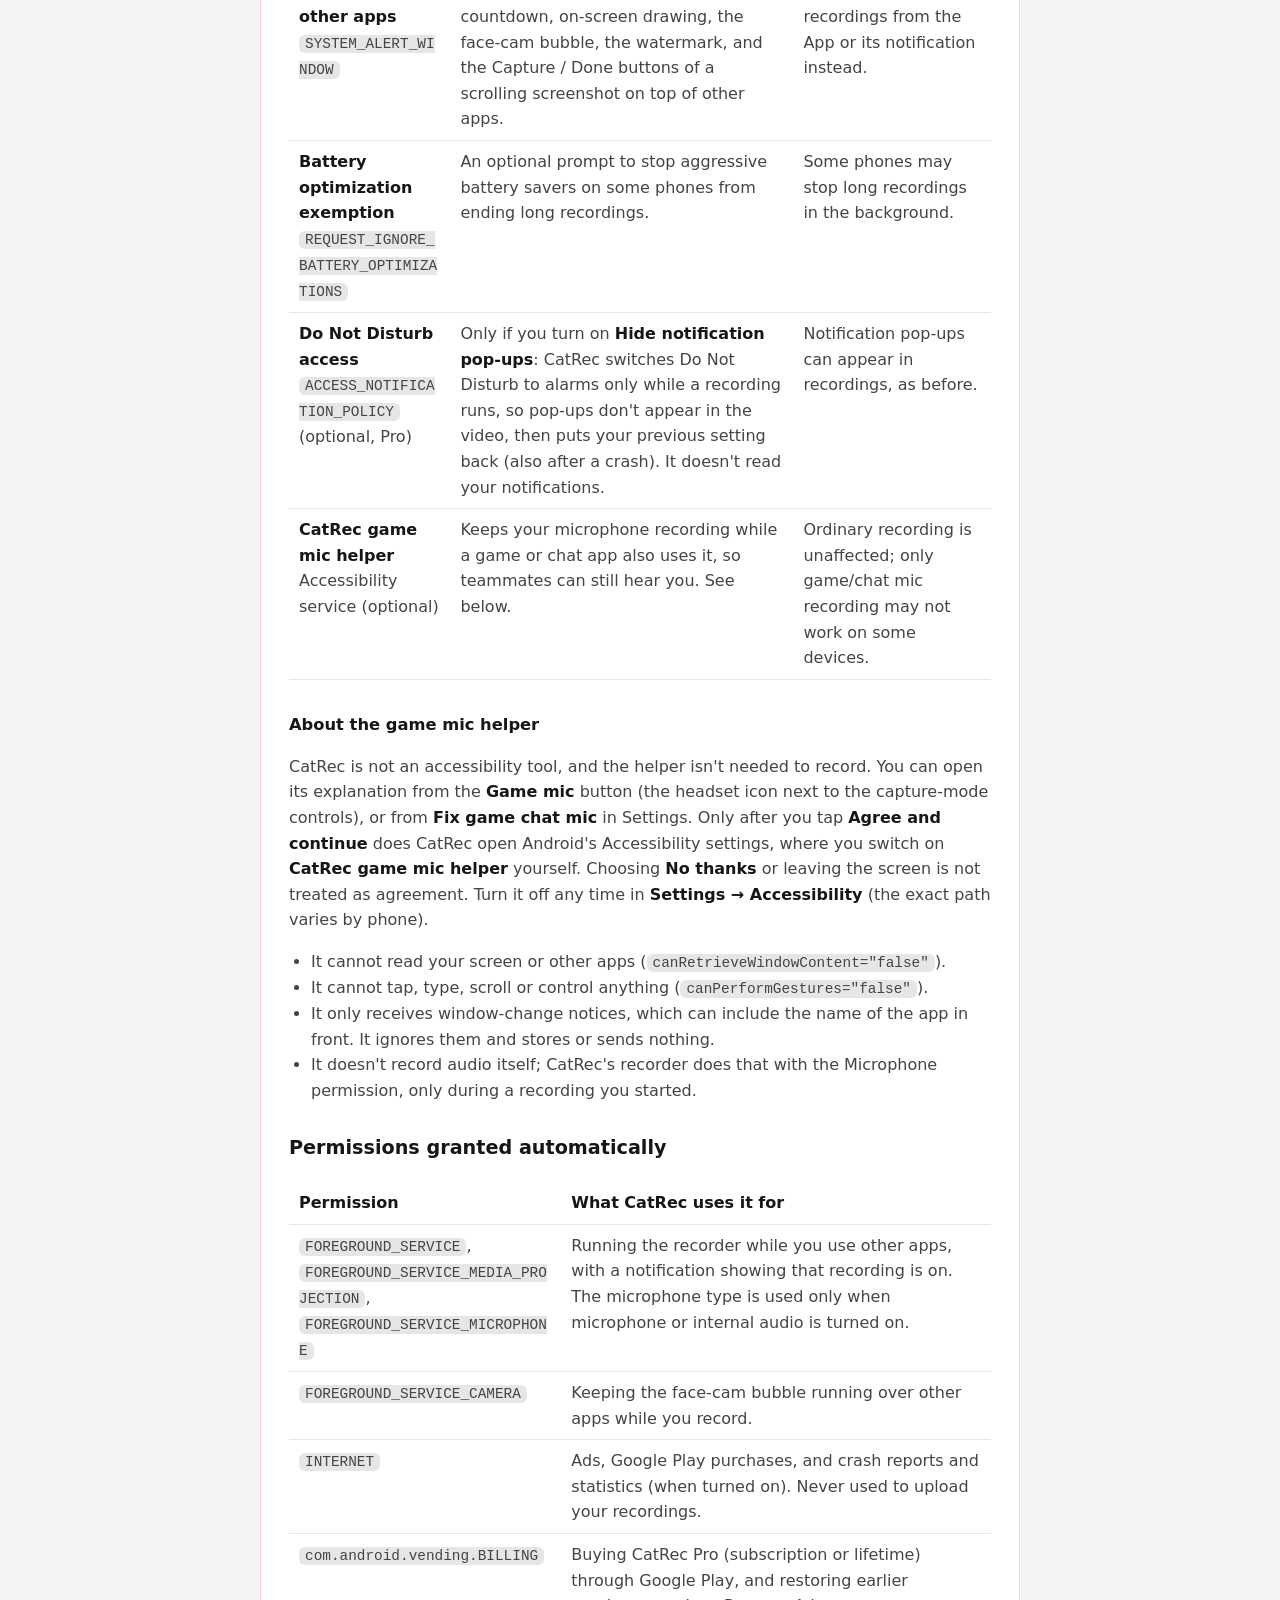
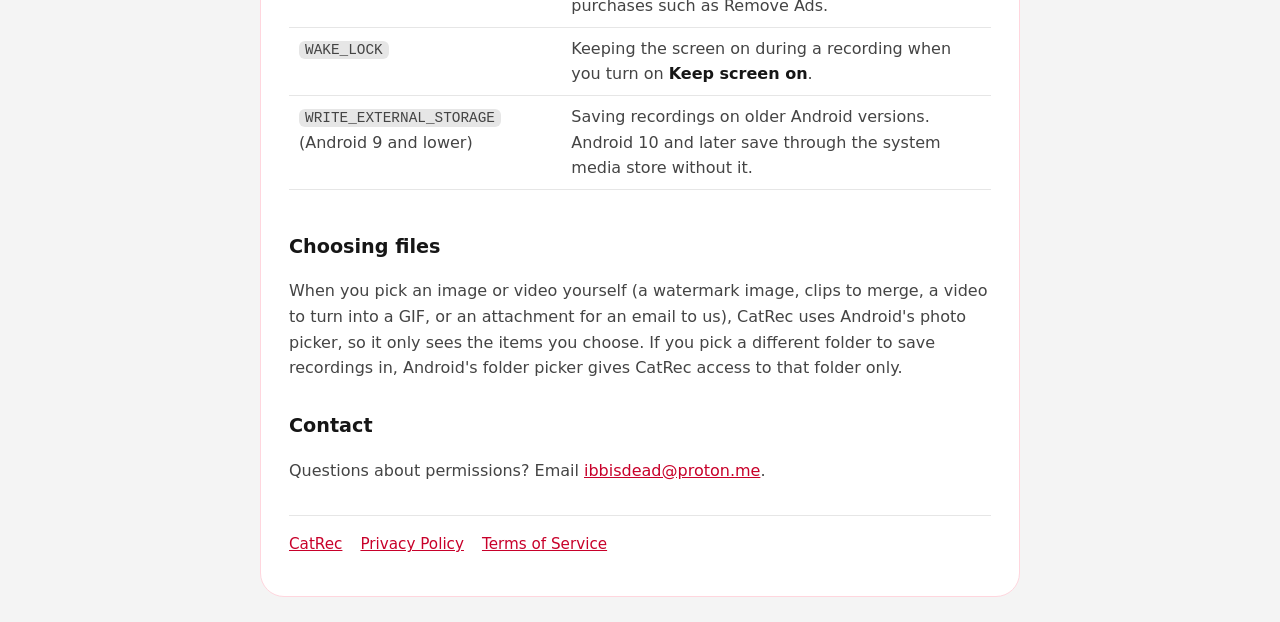
==== commit 76a955c5: "Remove scheduled recording from Permissions and Privacy Co-Authored-By: Claude Opus 5.5 <noreply@ant" ====
--- a/permissions.html
+++ b/permissions.html
@@ -57,7 +57,6 @@
 <tr><td data-label="Permission"><code>FOREGROUND_SERVICE_CAMERA</code></td><td data-label="What CatRec uses it for">Keeping the face-cam bubble running over other apps while you record.</td></tr>
 <tr><td data-label="Permission"><code>INTERNET</code></td><td data-label="What CatRec uses it for">Ads, Google Play purchases, and crash reports and statistics (when turned on). Never used to upload your recordings.</td></tr>
 <tr><td data-label="Permission"><code>com.android.vending.BILLING</code></td><td data-label="What CatRec uses it for">Buying CatRec Pro (subscription or lifetime) through Google Play, and restoring earlier purchases such as Remove Ads.</td></tr>
-<tr><td data-label="Permission"><code>RECEIVE_BOOT_COMPLETED</code></td><td data-label="What CatRec uses it for">Setting a <strong>Scheduled recording</strong> reminder again after your phone restarts. Nothing runs at startup if you haven't scheduled one.</td></tr>
 <tr><td data-label="Permission"><code>WAKE_LOCK</code></td><td data-label="What CatRec uses it for">Keeping the screen on during a recording when you turn on <strong>Keep screen on</strong>.</td></tr>
 <tr><td data-label="Permission"><code>WRITE_EXTERNAL_STORAGE</code> (Android 9 and lower)</td><td data-label="What CatRec uses it for">Saving recordings on older Android versions. Android 10 and later save through the system media store without it.</td></tr>
 </table>
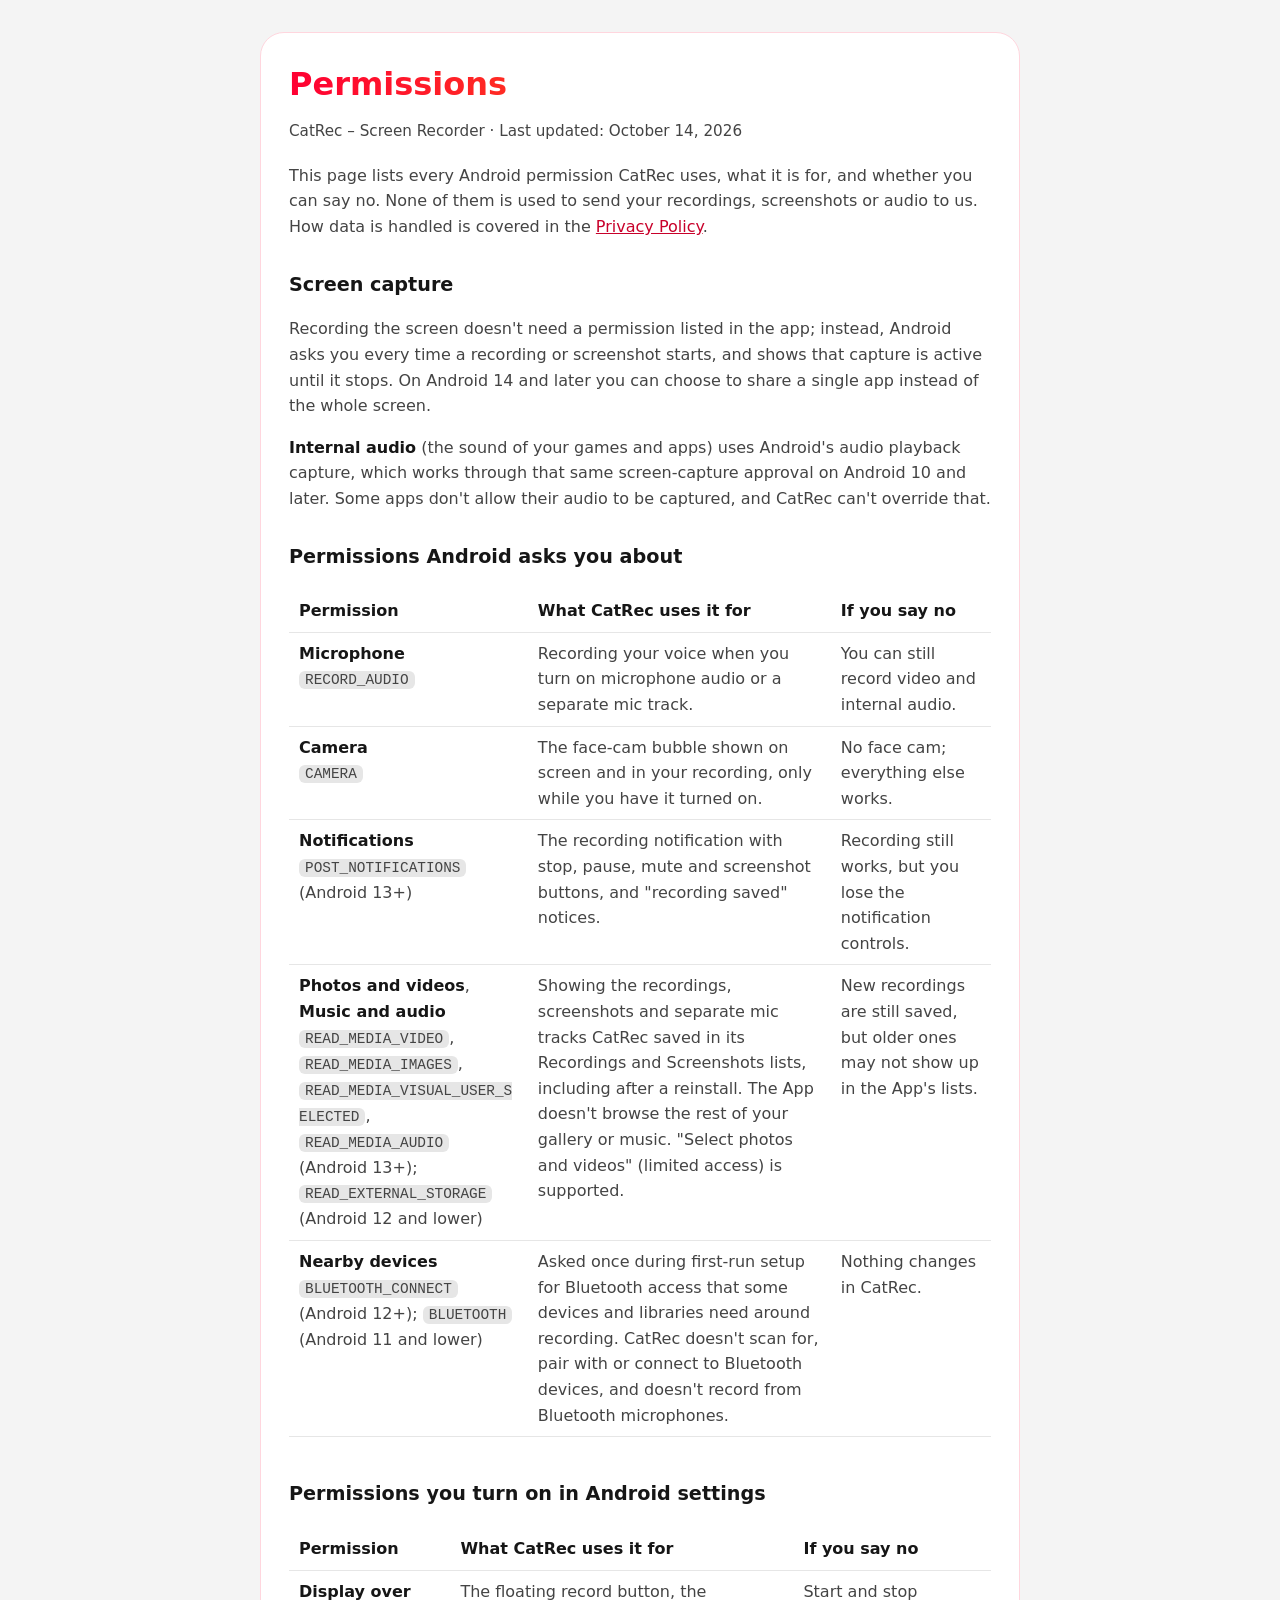
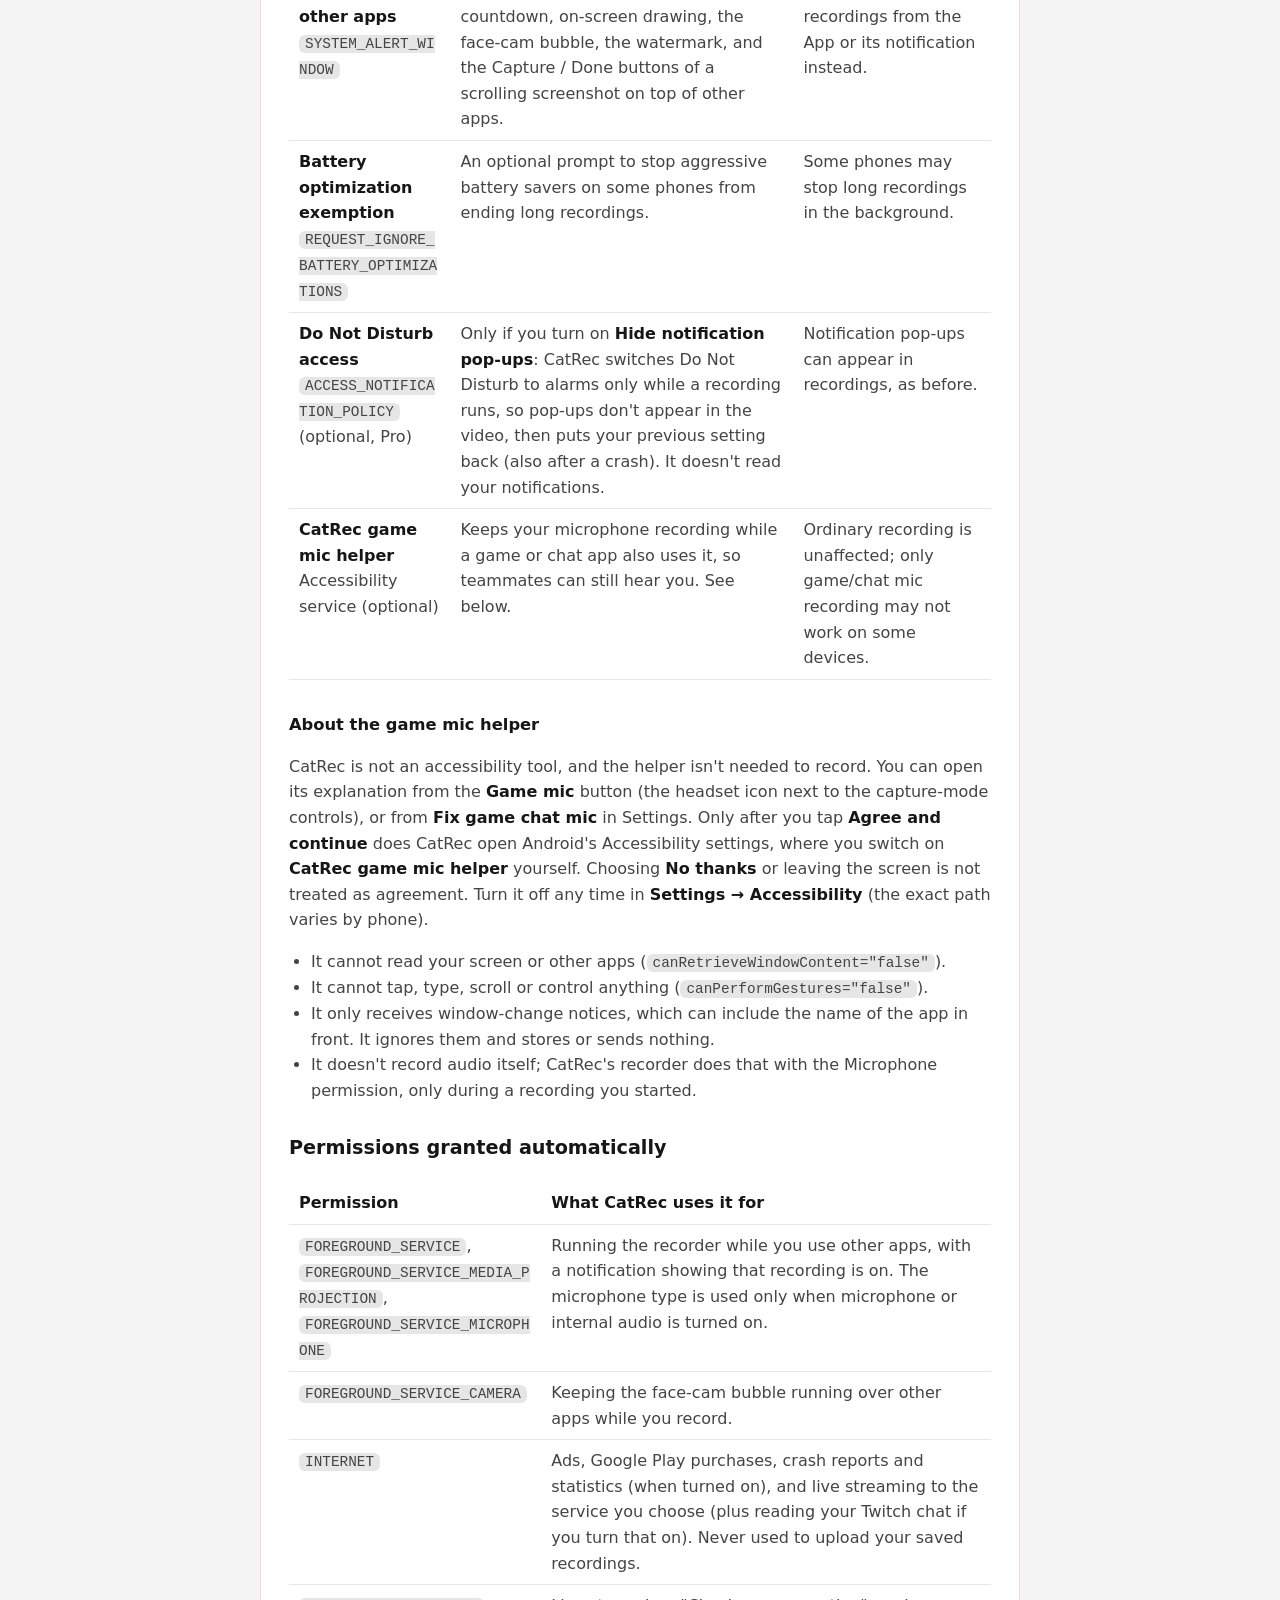
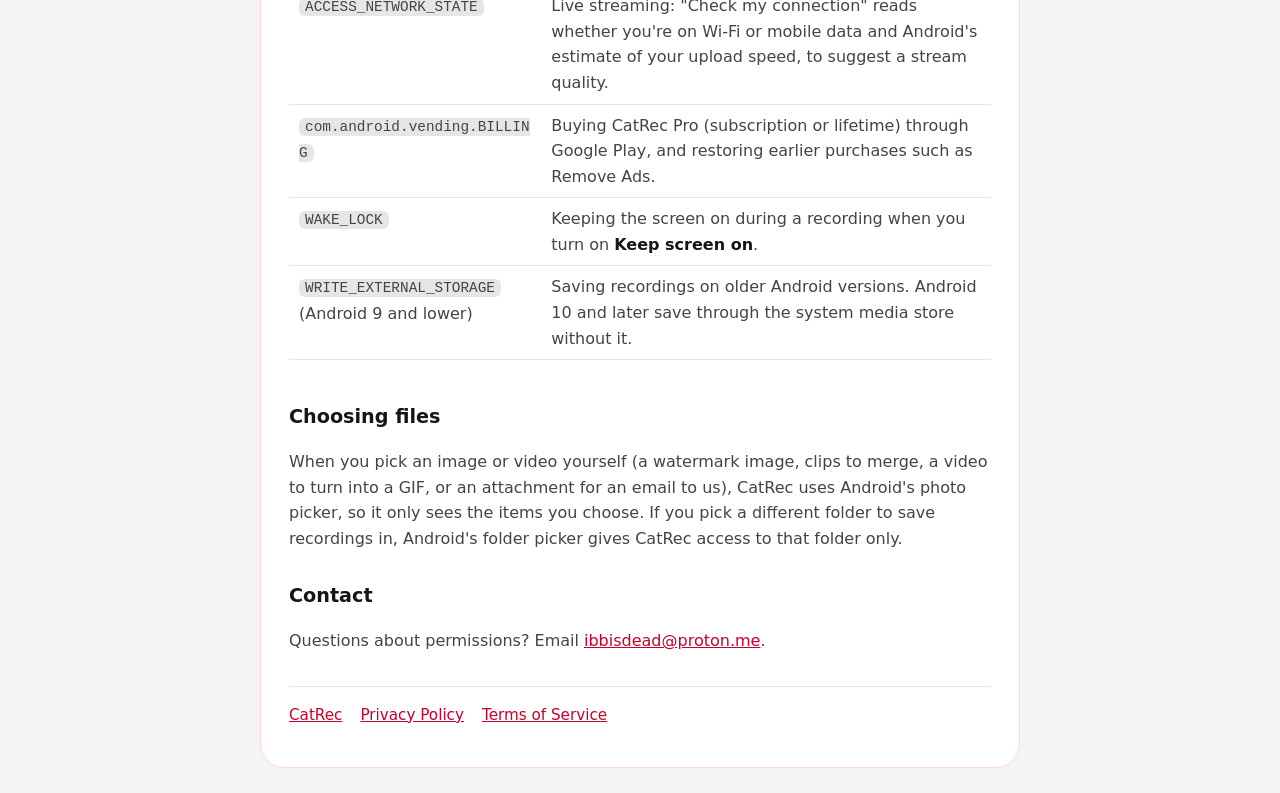
==== commit a920c40e: "Live streaming: more platforms, Twitch chat, saved copy, network state Privacy, Terms and Permission" ====
--- a/permissions.html
+++ b/permissions.html
@@ -9,7 +9,7 @@
 <body>
 <main>
 <h1>Permissions</h1>
-<p class="updated">CatRec – Screen Recorder · Last updated: October 13, 2026</p>
+<p class="updated">CatRec – Screen Recorder · Last updated: October 14, 2026</p>
 
 <p>This page lists every Android permission CatRec uses, what it is for, and whether you can say no. None of them is used to send your recordings, screenshots or audio to us. How data is handled is covered in the <a href="privacy.html">Privacy Policy</a>.</p>
 
@@ -55,7 +55,8 @@
 <tr><th>Permission</th><th>What CatRec uses it for</th></tr>
 <tr><td data-label="Permission"><code>FOREGROUND_SERVICE</code>, <code>FOREGROUND_SERVICE_MEDIA_PROJECTION</code>, <code>FOREGROUND_SERVICE_MICROPHONE</code></td><td data-label="What CatRec uses it for">Running the recorder while you use other apps, with a notification showing that recording is on. The microphone type is used only when microphone or internal audio is turned on.</td></tr>
 <tr><td data-label="Permission"><code>FOREGROUND_SERVICE_CAMERA</code></td><td data-label="What CatRec uses it for">Keeping the face-cam bubble running over other apps while you record.</td></tr>
-<tr><td data-label="Permission"><code>INTERNET</code></td><td data-label="What CatRec uses it for">Ads, Google Play purchases, and crash reports and statistics (when turned on). Never used to upload your recordings.</td></tr>
+<tr><td data-label="Permission"><code>INTERNET</code></td><td data-label="What CatRec uses it for">Ads, Google Play purchases, crash reports and statistics (when turned on), and live streaming to the service you choose (plus reading your Twitch chat if you turn that on). Never used to upload your saved recordings.</td></tr>
+<tr><td data-label="Permission"><code>ACCESS_NETWORK_STATE</code></td><td data-label="What CatRec uses it for">Live streaming: "Check my connection" reads whether you're on Wi-Fi or mobile data and Android's estimate of your upload speed, to suggest a stream quality.</td></tr>
 <tr><td data-label="Permission"><code>com.android.vending.BILLING</code></td><td data-label="What CatRec uses it for">Buying CatRec Pro (subscription or lifetime) through Google Play, and restoring earlier purchases such as Remove Ads.</td></tr>
 <tr><td data-label="Permission"><code>WAKE_LOCK</code></td><td data-label="What CatRec uses it for">Keeping the screen on during a recording when you turn on <strong>Keep screen on</strong>.</td></tr>
 <tr><td data-label="Permission"><code>WRITE_EXTERNAL_STORAGE</code> (Android 9 and lower)</td><td data-label="What CatRec uses it for">Saving recordings on older Android versions. Android 10 and later save through the system media store without it.</td></tr>
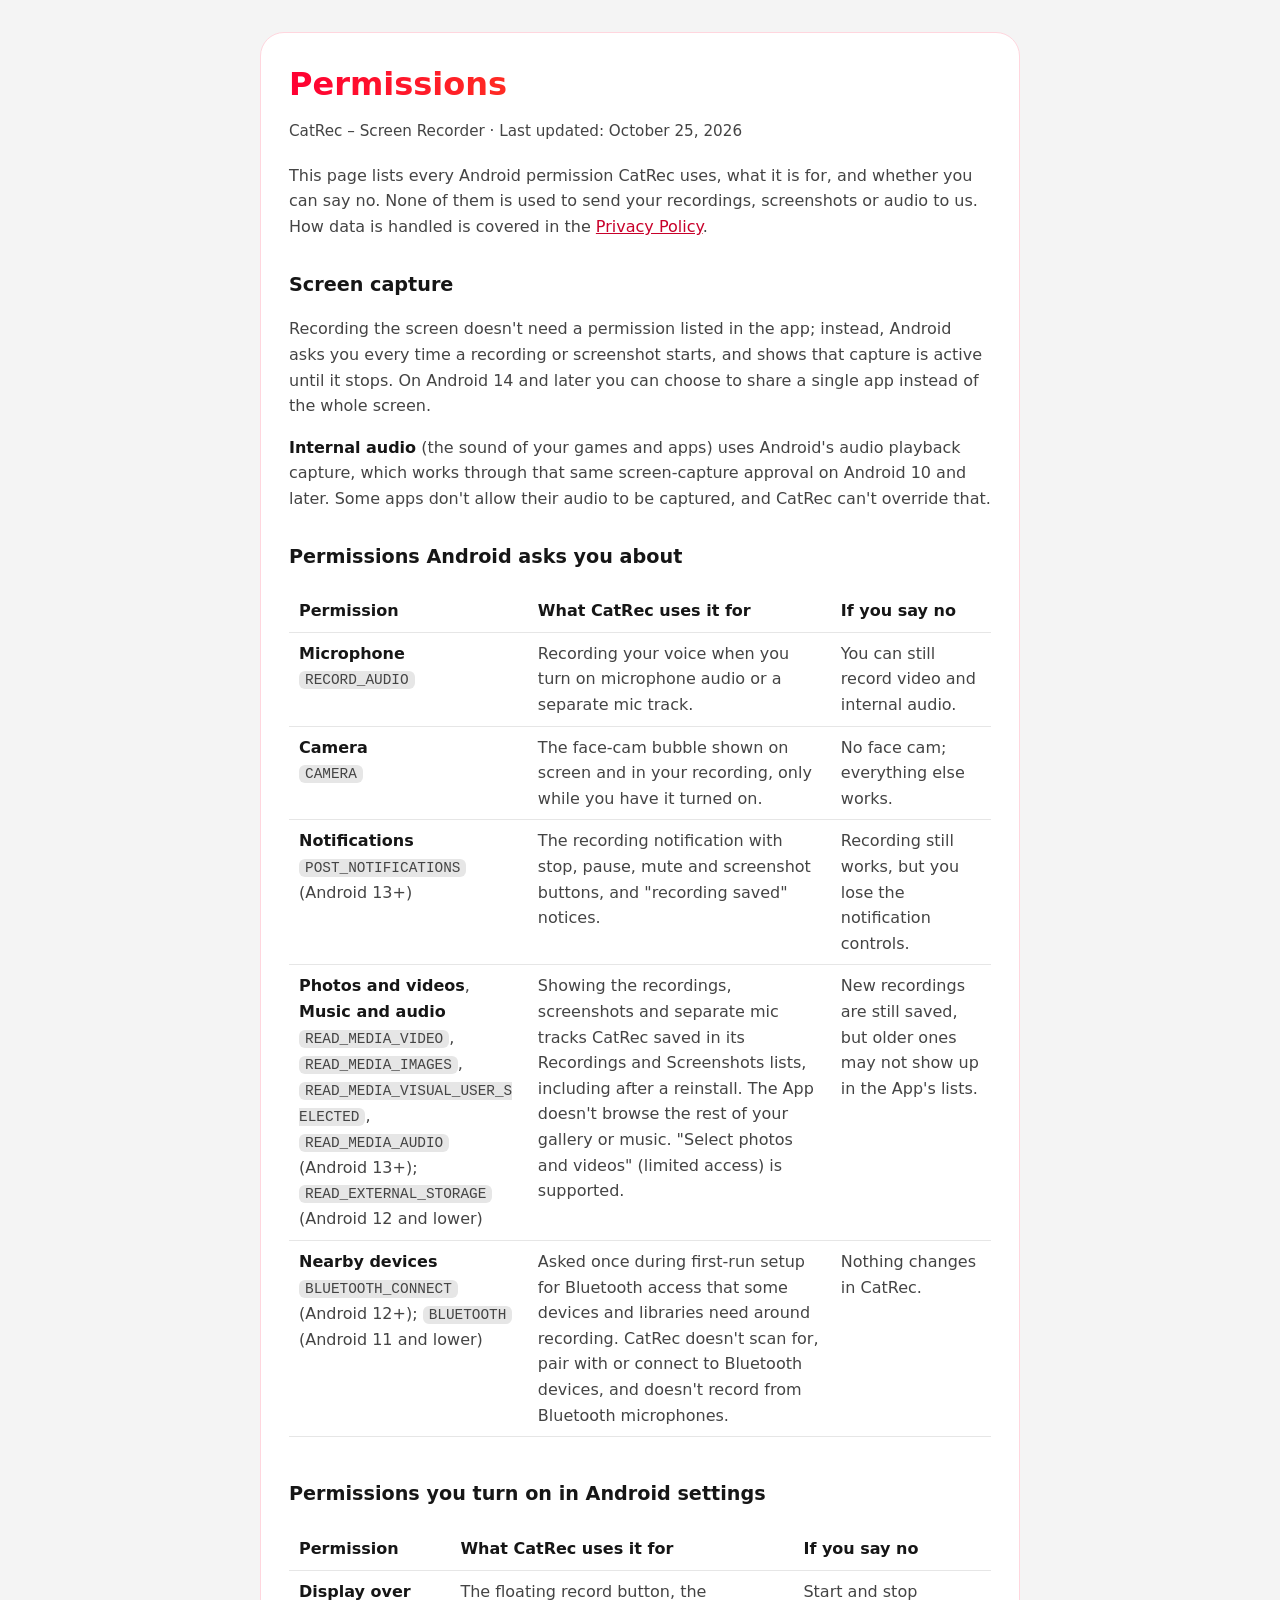
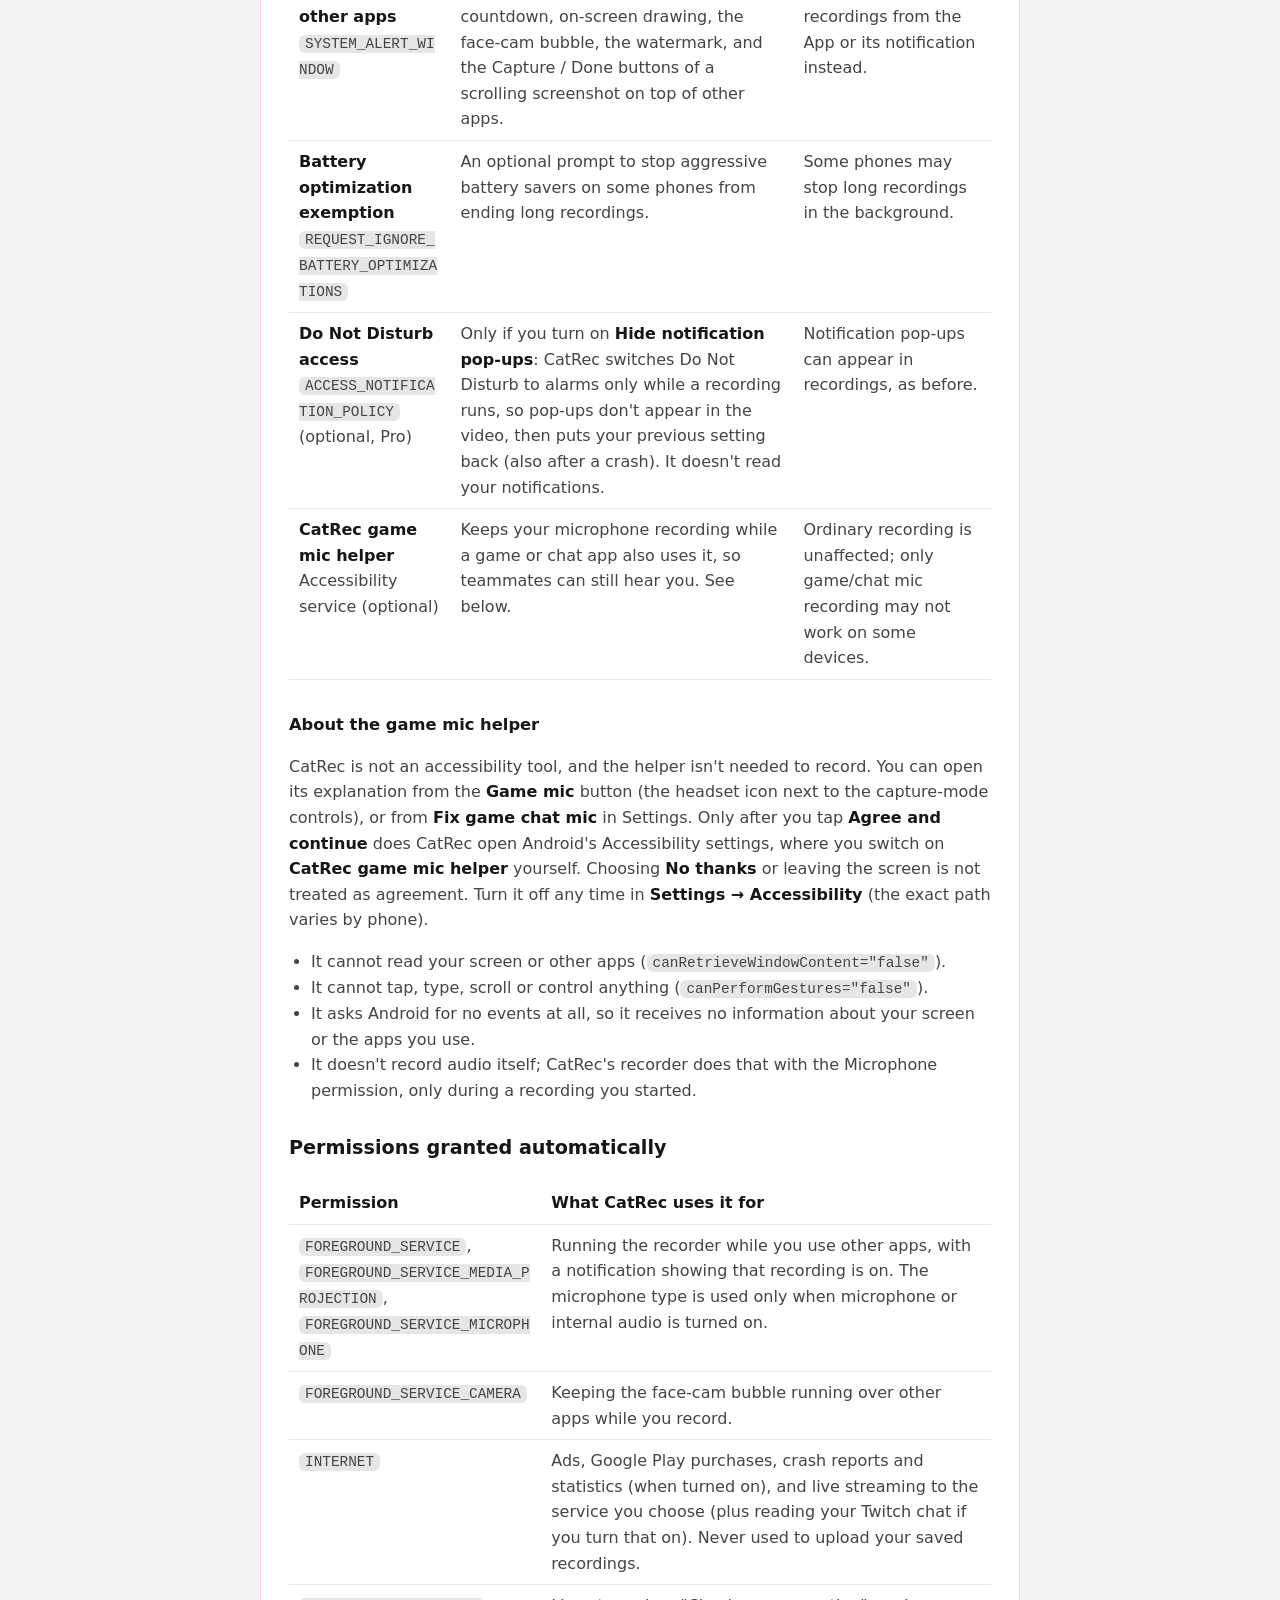
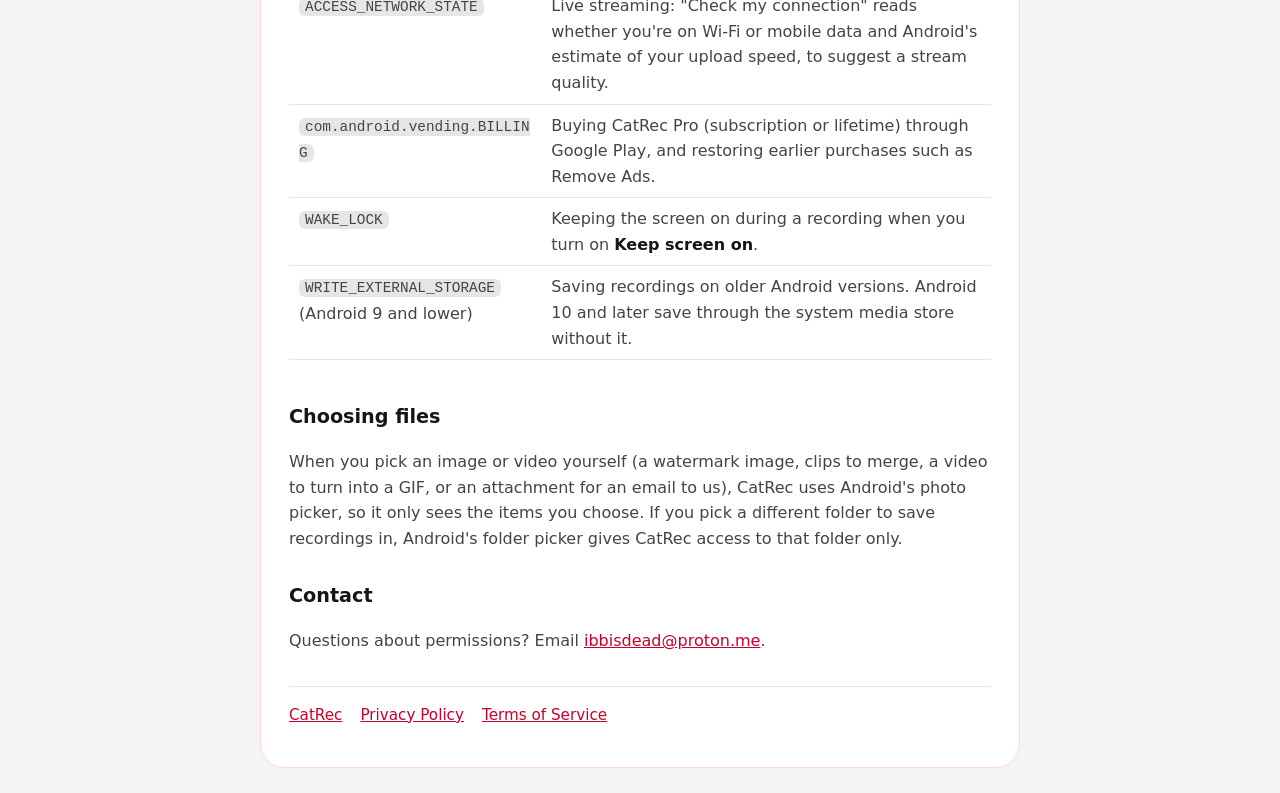
==== commit dd66bd0f: "Game mic helper no longer receives any events from Android Co-Authored-By: Claude Opus 5.5 <noreply@" ====
--- a/permissions.html
+++ b/permissions.html
@@ -9,7 +9,7 @@
 <body>
 <main>
 <h1>Permissions</h1>
-<p class="updated">CatRec – Screen Recorder · Last updated: October 14, 2026</p>
+<p class="updated">CatRec – Screen Recorder · Last updated: October 25, 2026</p>
 
 <p>This page lists every Android permission CatRec uses, what it is for, and whether you can say no. None of them is used to send your recordings, screenshots or audio to us. How data is handled is covered in the <a href="privacy.html">Privacy Policy</a>.</p>
 
@@ -45,7 +45,7 @@
 <ul>
 <li>It cannot read your screen or other apps (<code>canRetrieveWindowContent="false"</code>).</li>
 <li>It cannot tap, type, scroll or control anything (<code>canPerformGestures="false"</code>).</li>
-<li>It only receives window-change notices, which can include the name of the app in front. It ignores them and stores or sends nothing.</li>
+<li>It asks Android for no events at all, so it receives no information about your screen or the apps you use.</li>
 <li>It doesn't record audio itself; CatRec's recorder does that with the Microphone permission, only during a recording you started.</li>
 </ul>
 
